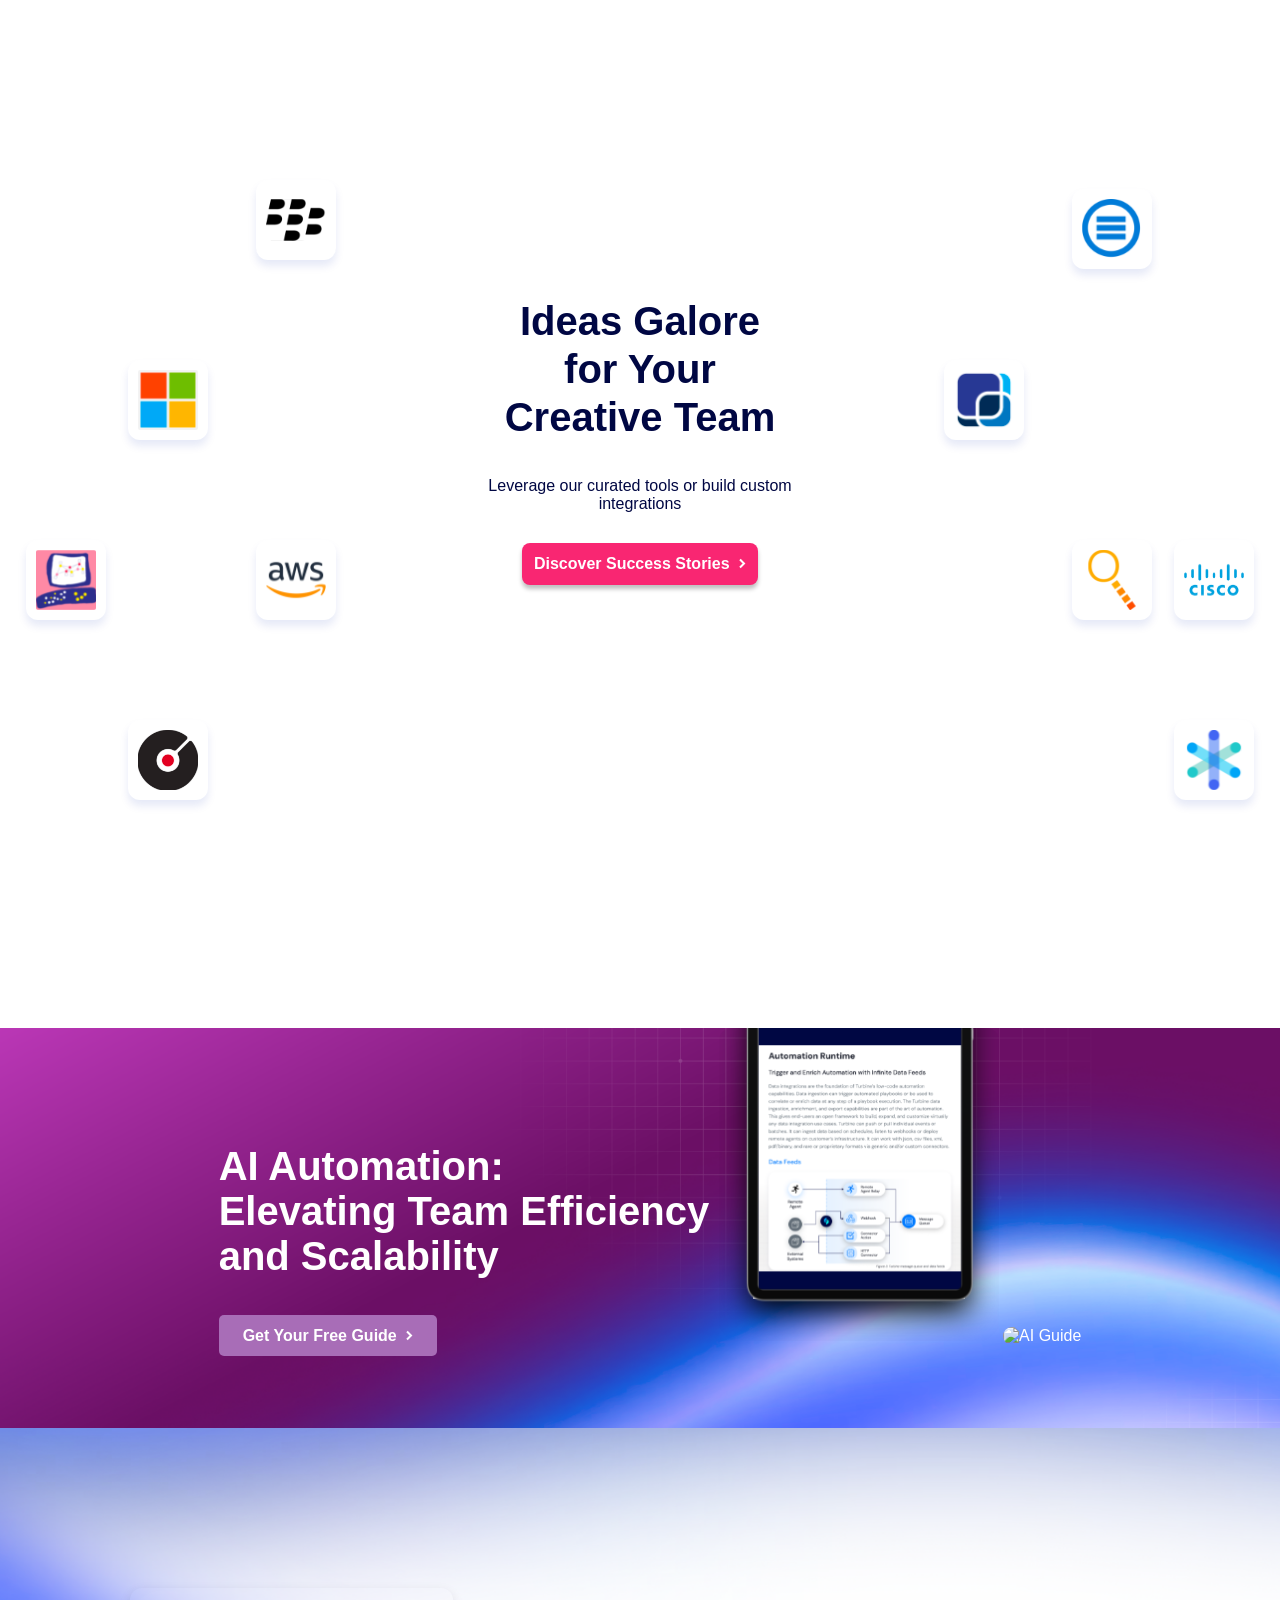
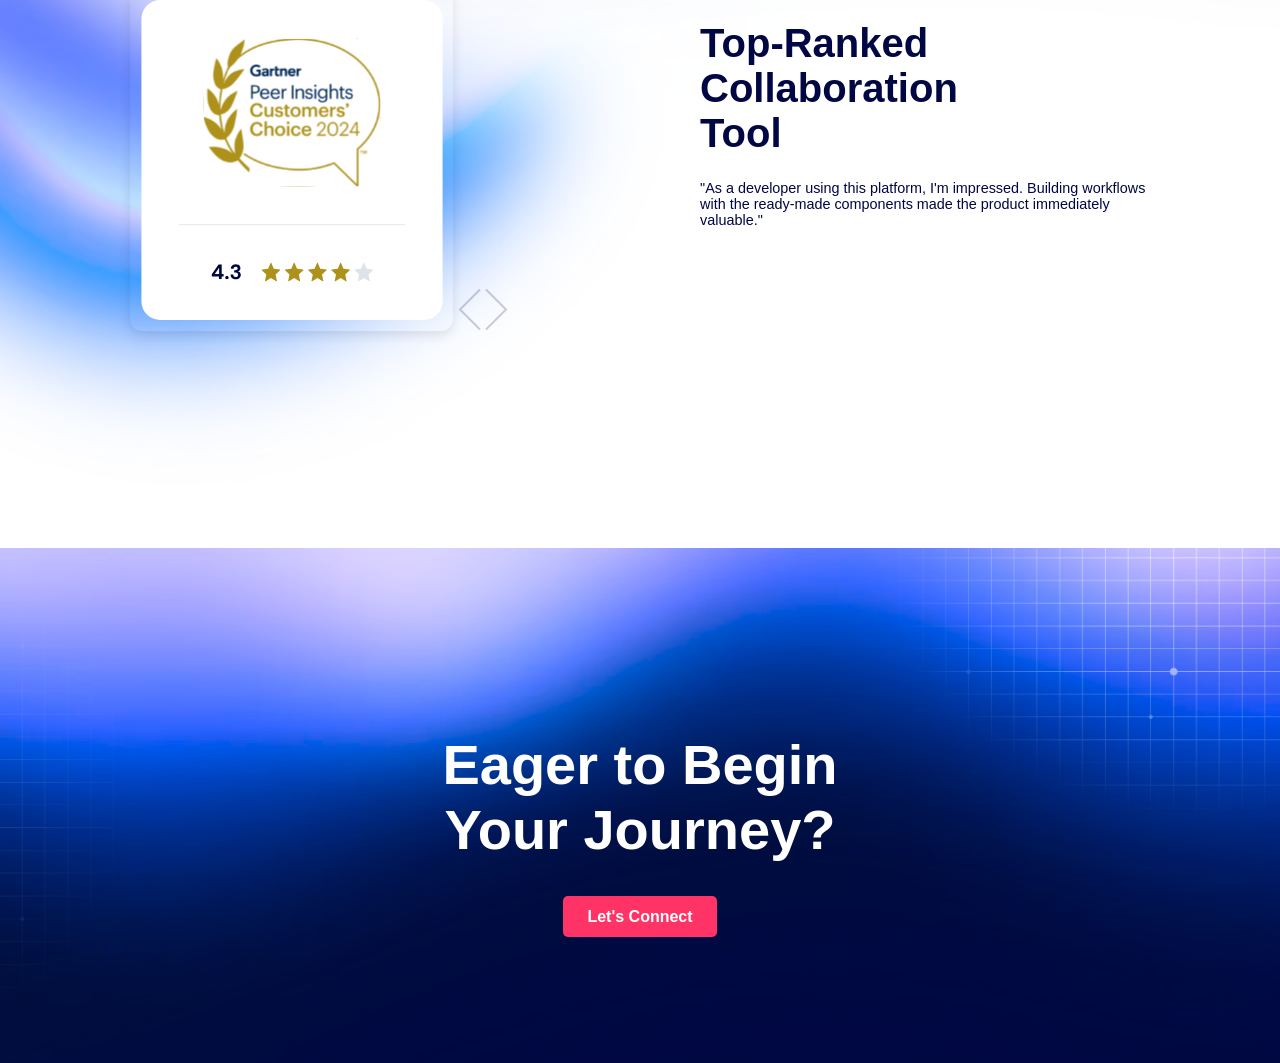
==== web.html @ f132e62c "Refactor SVG and CSS for improved layout and responsiveness - Updated rating.svg to a smaller size a" ====
<!DOCTYPE html>
<html lang="en">
  <head>
    <meta charset="UTF-8" />
    <meta name="viewport" content="width=device-width, initial-scale=1.0" />
    <title>Creative Team Ideas</title>
    <link rel="stylesheet" href="styles.css" />
  </head>
  <body>
    <section class="ideas-section">
      <div class="icons-grid">
        <img src="img/slack.svg" alt="slack logo" class="icon-svg" />
        <img src="img/microsoft.svg" alt="microsoft logo" class="icon-svg" />
        <img src="img/aws.svg" alt="aws logo" class="icon-svg" />
        <img
          src="img/check_point.svg"
          alt="check point logo"
          class="icon-svg"
        />
        <img src="img/disk.svg" alt="disk fm logo" class="icon-svg" />
        <img src="img/crunch.svg" alt="crunch logo" class="icon-svg" />
        <img src="img/dataminr.svg" alt="dataminr logo" class="icon-svg" />
        <img
          src="img/microsoft_Azur.svg"
          alt="microsoft Azure logo"
          class="icon-svg"
        />
        <img src="img/cisco.svg" alt="cisco logo" class="icon-svg" />
        <img src="img/cyber6.svg" alt="cybersix logo" class="icon-svg" />
      </div>

      <div class="text-center">
        <h1>Ideas Galore for Your Creative Team</h1>
        <p>Leverage our curated tools or build custom integrations</p>
        <a href="#" class="btn"
          >Discover Success Stories
          <img src="img/arrow.svg" alt="arrow" style="padding-left: 5px"
        /></a>
      </div>
    </section>

    <section class="automation-section">
      <div class="text-container">
        <h2>AI Automation: <br />Elevating Team Efficiency and Scalability</h2>
        <a href="#" class="btn light"
          >Get Your Free Guide
          <img src="img/arrow.svg" alt="arrow" style="padding-left: 5px"
        /></a>
      </div>
      <div class="image-container">
        <img src="img/auto_runtime.svg" alt="image of tablet" id="runtime" />
        <img src="img/ai_bluescreen.svg" alt="AI Guide" id="ai" />
      </div>
    </section>

    <section class="achievement-section">
      <div class="image-container">
        <img src="img/rating.svg" alt="achievement icon" id="rating_img" />
        <img src="img/left_arrow.svg" alt="left arrow" id="left_arrow" />
        <img src="img/right_arrow.svg" alt="right arrow" id="right_arrow"/>
      </div>
      <div class="text-container">
        <h2>Top-Ranked Collaboration Tool</h2>
        <p>
          "As a developer using this platform, I'm impressed. Building workflows
          with the ready-made components made the product immediately valuable."
        </p>
      </div>
    </section>

    <section class="journey-section">
      <div class="text-container">
        <h1>Eager to Begin Your Journey?</h1>
        <a href="#" class="btn light">Let's Connect</a>
      </div>
    </section>
  </body>
</html>
---- styles.css ----
body {
  font-family: "Segoe UI", Tahoma, Geneva, Verdana, sans-serif;
  margin: 0;
  color: #1a1a1a;
  height: 1000px;
}

section {
  padding: 4rem 2rem;
  text-align: center;
}

.ideas-section {
  min-height: 100vh;
}
.ideas-section .ideas-section {
  position: relative;
  text-align: center;
  padding: 100px 20px;
  background: linear-gradient(to bottom right, #fff, #f8f8ff);
  overflow: hidden;
}
.ideas-section .icons-wrapper {
  position: absolute;
  top: 50%;
  left: 50%;
  width: 100%;
  height: 100%;
  transform: translate(-50%, -50%);
  z-index: 1;
  pointer-events: none;
}
.ideas-section .icon-svg {
  position: absolute;
  width: 60px;
  height: 60px;
  background: #fff;
  border-radius: 12px;
  box-shadow: 0 6px 8px rgba(0, 42, 179, 0.1019607843);
  padding: 10px;
}
.ideas-section .icon-svg:nth-child(1) {
  top: 20%;
  left: 20%;
}
.ideas-section .icon-svg:nth-child(2) {
  top: 40%;
  left: 10%;
}
.ideas-section .icon-svg:nth-child(3) {
  top: 60%;
  left: 20%;
}
.ideas-section .icon-svg:nth-child(4) {
  top: 60%;
  left: 2%;
}
.ideas-section .icon-svg:nth-child(5) {
  top: 80%;
  left: 10%;
}
.ideas-section .icon-svg:nth-child(6) {
  top: 21%;
  right: 10%;
}
.ideas-section .icon-svg:nth-child(7) {
  top: 40%;
  right: 20%;
}
.ideas-section .icon-svg:nth-child(8) {
  top: 60%;
  right: 10%;
}
.ideas-section .icon-svg:nth-child(9) {
  top: 60%;
  right: 2%;
}
.ideas-section .icon-svg:nth-child(10) {
  top: 80%;
  right: 2%;
}
.ideas-section .text-center {
  display: flex;
  flex-direction: column;
  justify-content: center;
  align-items: center;
  height: 80vh;
  z-index: 2;
}
.ideas-section .text-center h1 {
  max-width: 300px;
  font-size: 2.5rem;
  font-weight: 700;
  color: #000743;
  margin-bottom: 20px;
  line-height: 1.2;
}
.ideas-section .text-center p {
  max-width: 350px;
  font-size: 1rem;
  color: #000743;
  margin-bottom: 30px;
}
.ideas-section .btn {
  background-color: #f92672;
  color: white;
  padding: 12px 12px;
  border-radius: 8px;
  font-weight: bold;
  box-shadow: 0 4px 4px rgba(0, 0, 0, 0.2509803922);
  text-decoration: none;
}

.automation-section {
  background: url("/img/UX@2x_idea.png") center/cover no-repeat, linear-gradient(135deg, #6f42c1, #000c3f);
  display: flex;
  flex-direction: column;
  align-items: center;
  justify-content: center;
  color: white;
  padding: 0rem 2rem;
  height: 400px;
}
.automation-section .text-container {
  max-width: 600px;
  text-align: left;
  margin-left: 20px;
}
.automation-section .text-container h2 {
  font-size: 2.5rem;
  display: flex;
  flex-direction: column;
  max-width: 500px;
  margin-bottom: 3rem;
}
.automation-section .text-container .btn.light {
  background-color: #a86db7;
  color: #ffffff;
  padding: 0.75rem 1.5rem;
  border-radius: 5px;
  text-decoration: none;
  font-weight: bold;
}
.automation-section .image-container {
  height: 400px;
  position: relative;
}
.automation-section .image-container img {
  max-width: 280px;
  border-radius: 12px;
}
.automation-section .image-container img #runtime {
  top: 0;
  left: 0;
  border-radius: 12px;
}
.automation-section .image-container img #ai {
  position: absolute;
  top: 0;
  bottom: 0;
  right: 0;
  border-radius: 12px;
}

@media (max-width: 768px) {
  .automation-section {
    flex-direction: column;
    text-align: center;
  }
  .automation-section .text-container {
    margin: 0 auto;
    padding: 1rem;
  }
  .automation-section .image-container {
    margin-top: 2rem;
  }
  .automation-section .image-container img {
    max-width: 100%;
  }
}
.achievement-section {
  background: url("/img/UX@2x_3rd.png") center/cover no-repeat, linear-gradient(135deg, #6f42c1, #000c3f);
  display: flex;
  flex-direction: row;
  gap: 12rem;
  justify-content: center;
  color: white;
  padding: 10rem 2rem;
  height: 400px;
}
.achievement-section .image-container #rating_img {
  max-width: 600px;
  width: 320px;
  height: 340px;
  padding: 0.1rem;
  border-radius: 12px;
  box-shadow: 0 4px 12px rgba(0, 0, 0, 0.1);
}
.achievement-section .text-container {
  text-align: left;
}
.achievement-section .text-container h2 {
  max-width: 350px;
  font-size: 2.5rem;
  height: 1.2;
  margin-bottom: 1.5rem;
  color: #000743;
}
.achievement-section .text-container p {
  max-width: 450px;
  font-size: 0.9rem;
  color: #000743;
}

.journey-section {
  background: url("/img/UX@2x_4th.png") center/cover no-repeat, linear-gradient(135deg, #6f42c1, #000c3f);
  display: flex;
  flex-direction: column;
  align-items: center;
  justify-content: center;
  color: white;
  padding: 0.01rem 1.5rem;
  height: 515px;
}
.journey-section .text-container {
  max-width: 1000px;
  text-align: center;
}
.journey-section .text-container h1 {
  max-width: 400px;
  font-size: 3.5rem;
}
.journey-section .text-container .btn.light {
  background-color: #ff3366;
  color: white;
  padding: 0.75rem 1.5rem;
  border-radius: 5px;
  text-decoration: none;
  font-weight: bold;
}

@media (min-width: 768px) {
  .automation-section {
    flex-direction: row;
    text-align: left;
  }
  .automation-section .automation-content {
    flex: 1;
    padding-right: 2rem;
  }
  .automation-section .automation-image {
    flex: 1;
    margin-top: 0;
  }
}/*# sourceMappingURL=styles.css.map */
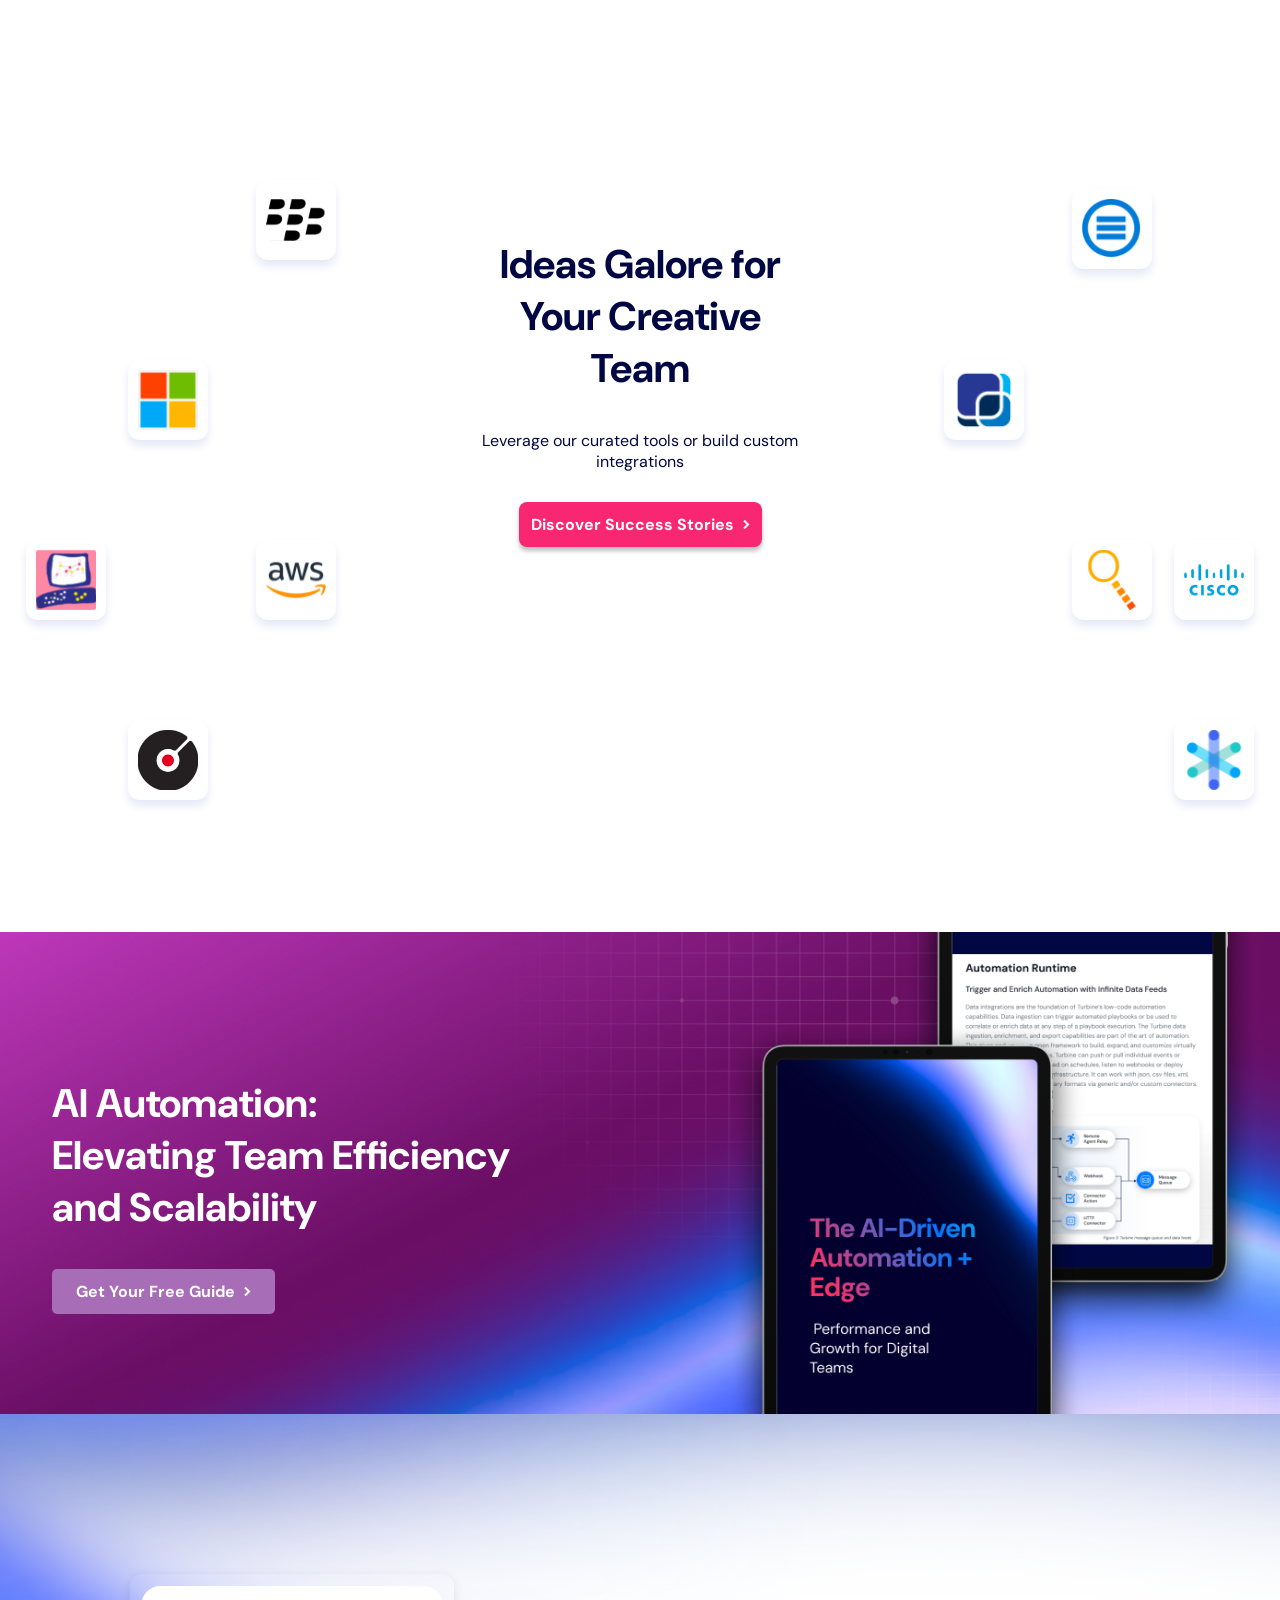
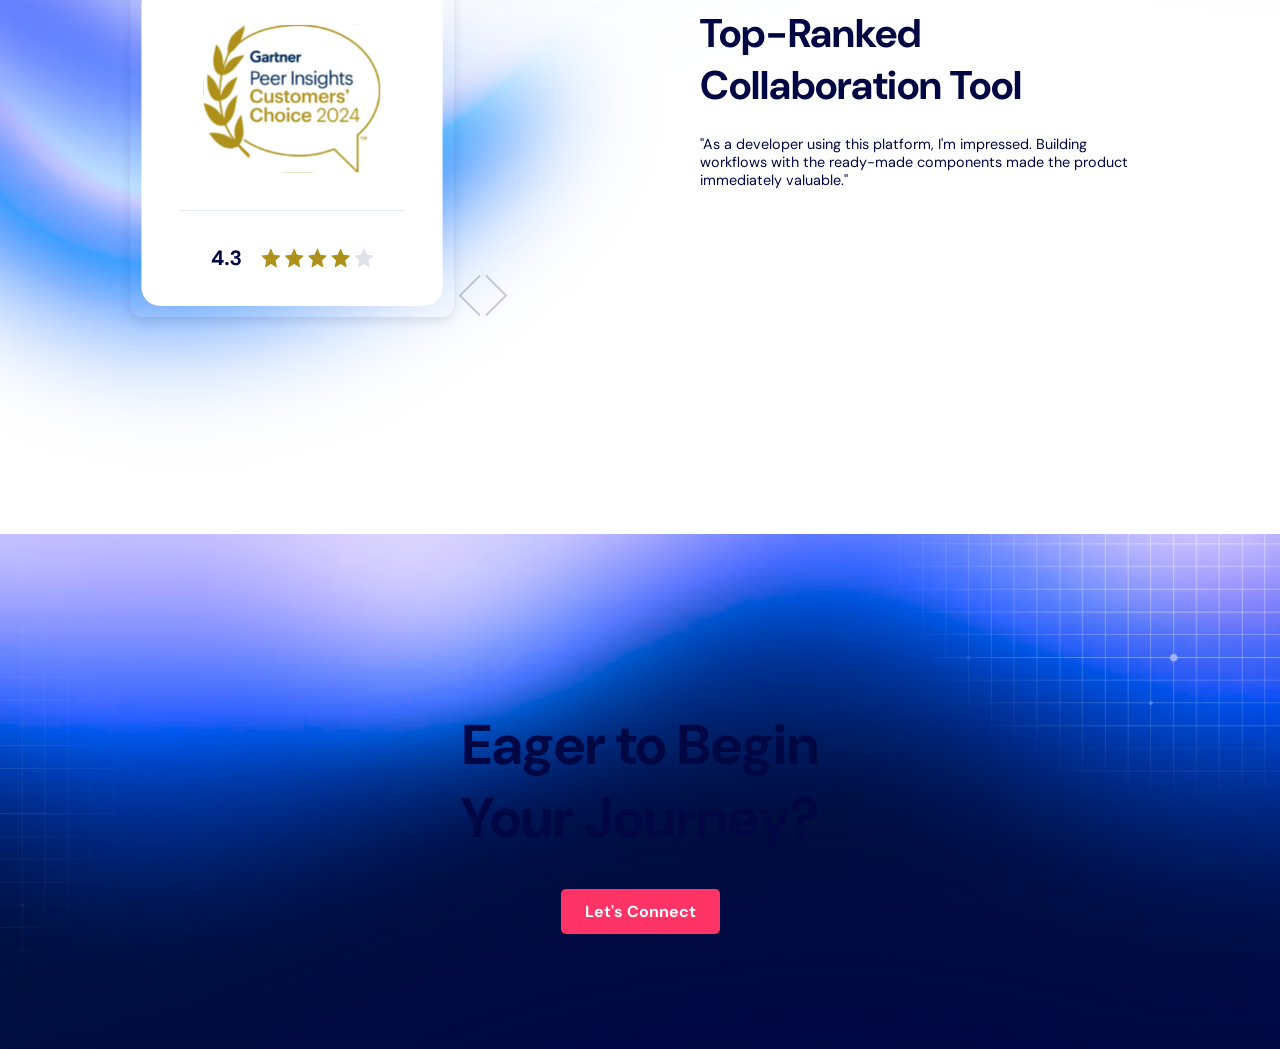
==== commit 01e366ec: "Implement structural updates and optimizations across multiple modules" ====
--- a/web.html
+++ b/web.html
@@ -47,17 +47,17 @@
           <img src="img/arrow.svg" alt="arrow" style="padding-left: 5px"
         /></a>
       </div>
-      <div class="image-container">
+      <!-- <div class="image-container">
         <img src="img/auto_runtime.svg" alt="image of tablet" id="runtime" />
         <img src="img/ai_bluescreen.svg" alt="AI Guide" id="ai" />
-      </div>
+      </div> -->
     </section>
 
     <section class="achievement-section">
       <div class="image-container">
         <img src="img/rating.svg" alt="achievement icon" id="rating_img" />
         <img src="img/left_arrow.svg" alt="left arrow" id="left_arrow" />
-        <img src="img/right_arrow.svg" alt="right arrow" id="right_arrow"/>
+        <img src="img/right_arrow.svg" alt="right arrow" id="right_arrow" />
       </div>
       <div class="text-container">
         <h2>Top-Ranked Collaboration Tool</h2>
--- a/styles.css
+++ b/styles.css
@@ -1,12 +1,18 @@
+@import url("https://fonts.googleapis.com/css2?family=DM+Sans:ital,opsz,wght@0,9..40,100..1000;1,9..40,100..1000&display=swap");
 body {
-  font-family: "Segoe UI", Tahoma, Geneva, Verdana, sans-serif;
+  font-family: "DM Sans", sans-serif;
   margin: 0;
   color: #1a1a1a;
-  height: 1000px;
+}
+
+h1 {
+  font-size: 2.5rem;
+  font-weight: 700;
+  color: #000743;
 }
 
 section {
-  padding: 4rem 2rem;
+  padding: 1rem 2rem;
   text-align: center;
 }
 
@@ -89,11 +95,7 @@
 }
 .ideas-section .text-center h1 {
   max-width: 300px;
-  font-size: 2.5rem;
-  font-weight: 700;
-  color: #000743;
   margin-bottom: 20px;
-  line-height: 1.2;
 }
 .ideas-section .text-center p {
   max-width: 350px;
@@ -103,7 +105,7 @@
 }
 .ideas-section .btn {
   background-color: #f92672;
-  color: white;
+  color: #ffffff;
   padding: 12px 12px;
   border-radius: 8px;
   font-weight: bold;
@@ -112,14 +114,13 @@
 }
 
 .automation-section {
-  background: url("/img/UX@2x_idea.png") center/cover no-repeat, linear-gradient(135deg, #6f42c1, #000c3f);
+  background: url("/img/free_guide.png") center/cover no-repeat, linear-gradient(135deg, #6f42c1, #000c3f);
   display: flex;
   flex-direction: column;
   align-items: center;
-  justify-content: center;
-  color: white;
-  padding: 0rem 2rem;
-  height: 400px;
+  color: #ffffff;
+  padding: 1rem 2rem;
+  height: 450px;
 }
 .automation-section .text-container {
   max-width: 600px;
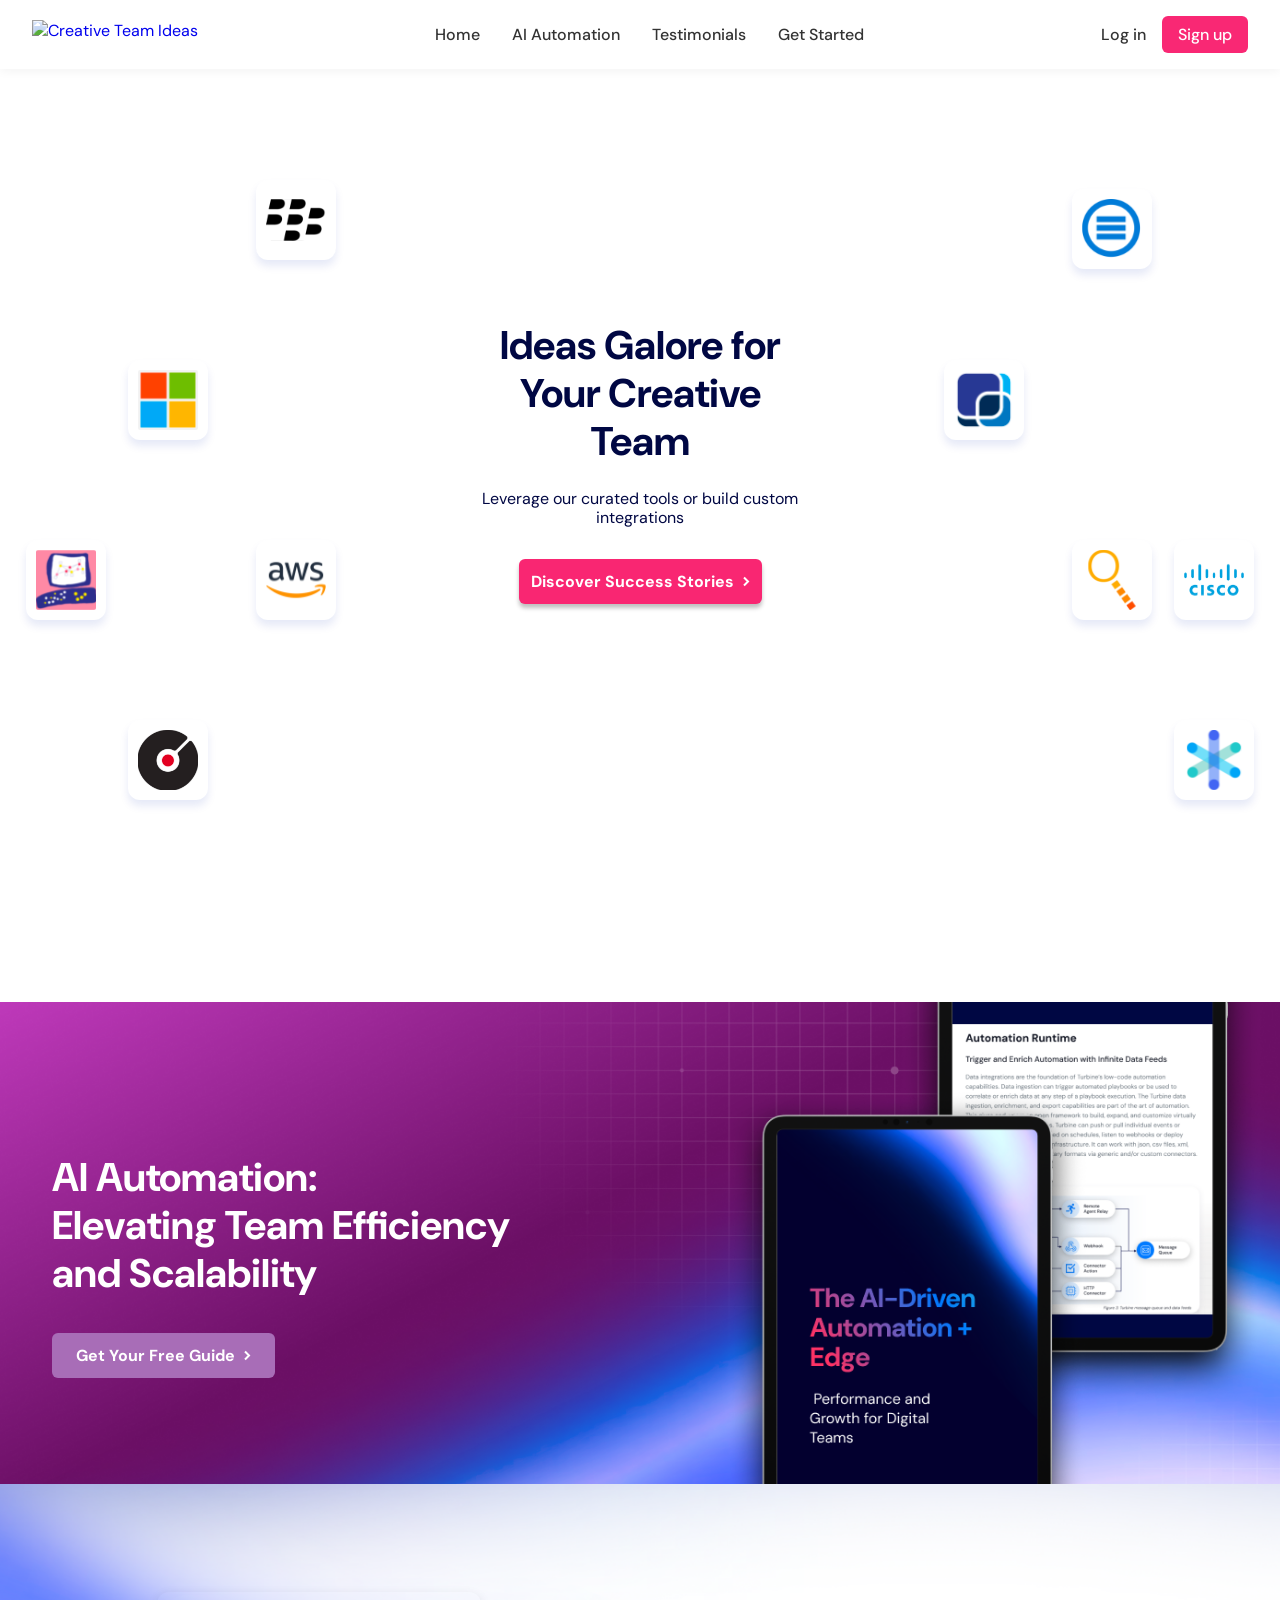
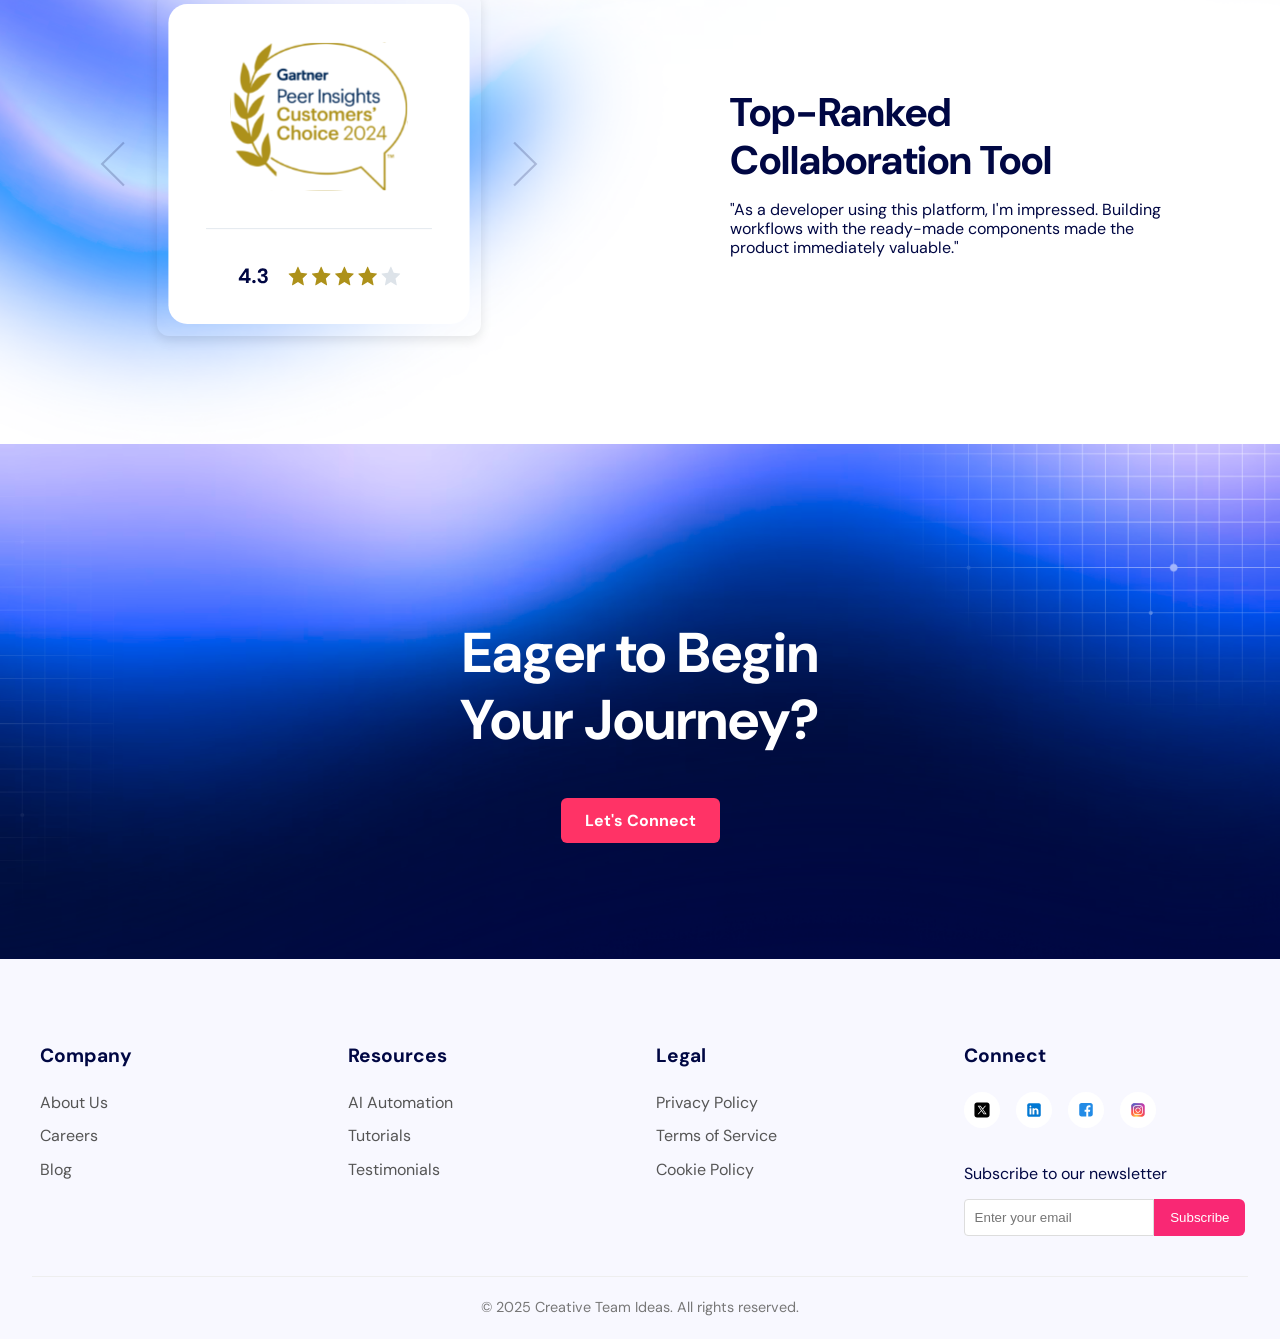
==== commit 7b1dc3bf: "feat: Enhance website layout with responsive navbar and footer - Added a fixed navigation bar with l" ====
--- a/web.html
+++ b/web.html
@@ -2,12 +2,31 @@
 <html lang="en">
   <head>
     <meta charset="UTF-8" />
-    <meta name="viewport" content="width=device-width, initial-scale=1.0" />
+    <meta name="viewport" content="width=device-width, initial-scale=1.0, user-scalable=no" />
     <title>Creative Team Ideas</title>
     <link rel="stylesheet" href="styles.css" />
   </head>
   <body>
-    <section class="ideas-section">
+    <!-- Navigation Bar -->
+    <nav class="navbar">
+      <div class="logo">
+        <a href="#">
+          <img src="img/logo.svg" alt="Creative Team Ideas" />
+        </a>
+      </div>
+      <div class="nav-links">
+        <a href="#success" class="nav-item">Home</a>
+        <a href="#automation" class="nav-item">AI Automation</a>
+        <a href="#achievement" class="nav-item">Testimonials</a>
+        <a href="#journey" class="nav-item">Get Started</a>
+      </div>
+      <div class="auth-buttons">
+        <a href="#" class="login-btn">Log in</a>
+        <a href="#" class="signup-btn">Sign up</a>
+      </div>
+    </nav>
+
+    <section id="success" class="sucess-section">
       <div class="icons-grid">
         <img src="img/slack.svg" alt="slack logo" class="icon-svg" />
         <img src="img/microsoft.svg" alt="microsoft logo" class="icon-svg" />
@@ -29,7 +48,7 @@
         <img src="img/cyber6.svg" alt="cybersix logo" class="icon-svg" />
       </div>
 
-      <div class="text-center">
+      <div class="text-container">
         <h1>Ideas Galore for Your Creative Team</h1>
         <p>Leverage our curated tools or build custom integrations</p>
         <a href="#" class="btn"
@@ -39,28 +58,24 @@
       </div>
     </section>
 
-    <section class="automation-section">
+    <section id="automation" class="automation-section">
       <div class="text-container">
-        <h2>AI Automation: <br />Elevating Team Efficiency and Scalability</h2>
+        <h1>AI Automation: <br />Elevating Team Efficiency and Scalability</h1>
         <a href="#" class="btn light"
           >Get Your Free Guide
           <img src="img/arrow.svg" alt="arrow" style="padding-left: 5px"
         /></a>
       </div>
-      <!-- <div class="image-container">
-        <img src="img/auto_runtime.svg" alt="image of tablet" id="runtime" />
-        <img src="img/ai_bluescreen.svg" alt="AI Guide" id="ai" />
-      </div> -->
     </section>
 
-    <section class="achievement-section">
+    <section id="achievement" class="achievement-section">
       <div class="image-container">
+        <img src="img/left_arrow.svg" alt="left arrow" id="left_arrow" />
         <img src="img/rating.svg" alt="achievement icon" id="rating_img" />
-        <img src="img/left_arrow.svg" alt="left arrow" id="left_arrow" />
         <img src="img/right_arrow.svg" alt="right arrow" id="right_arrow" />
       </div>
       <div class="text-container">
-        <h2>Top-Ranked Collaboration Tool</h2>
+        <h1>Top-Ranked Collaboration Tool</h1>
         <p>
           "As a developer using this platform, I'm impressed. Building workflows
           with the ready-made components made the product immediately valuable."
@@ -68,11 +83,117 @@
       </div>
     </section>
 
-    <section class="journey-section">
+    <section id="journey" class="journey-section">
       <div class="text-container">
         <h1>Eager to Begin Your Journey?</h1>
         <a href="#" class="btn light">Let's Connect</a>
       </div>
     </section>
+
+    <!-- Footer -->
+    <footer class="footer">
+      <div class="footer-content">
+        <div class="footer-column">
+          <h3>Company</h3>
+          <a href="#">About Us</a>
+          <a href="#">Careers</a>
+          <a href="#">Blog</a>
+        </div>
+        <div class="footer-column">
+          <h3>Resources</h3>
+          <a href="#automation">AI Automation</a>
+          <a href="#">Tutorials</a>
+          <a href="#achievement">Testimonials</a>
+        </div>
+        <div class="footer-column">
+          <h3>Legal</h3>
+          <a href="#">Privacy Policy</a>
+          <a href="#">Terms of Service</a>
+          <a href="#">Cookie Policy</a>
+        </div>
+        <div class="footer-column">
+          <h3>Connect</h3>
+          <div class="social-icons">
+            <a href="#"><img src="img/icons8-twitter.svg" alt="Twitter" /></a>
+            <a href="#"><img src="img/icons8-linkedin.svg" alt="LinkedIn" /></a>
+            <a href="#"><img src="img/icons8-facebook.svg" alt="Facebook" /></a>
+            <a href="#"><img src="img/icons8-instagram.svg" alt="Instagram" /></a>
+          </div>
+          <p>Subscribe to our newsletter</p>
+          <div class="newsletter">
+            <input type="email" placeholder="Enter your email" />
+            <button>Subscribe</button>
+          </div>
+        </div>
+      </div>
+      <div class="footer-bottom">
+        <p>© 2025 Creative Team Ideas. All rights reserved.</p>
+      </div>
+    </footer>
+
+    <!-- Smooth scroll behavior script -->
+    <script>
+      // Enhanced smooth scroll with mobile optimization
+      document.querySelectorAll('a[href^="#"]').forEach(anchor => {
+        anchor.addEventListener('click', function(e) {
+          e.preventDefault();
+          
+          const targetId = this.getAttribute('href');
+          const targetElement = document.querySelector(targetId);
+          
+          if (targetElement) {
+            const navbarHeight = document.querySelector('.navbar').offsetHeight;
+            const targetPosition = targetElement.getBoundingClientRect().top + window.pageYOffset - navbarHeight;
+            
+            window.scrollTo({
+              top: targetPosition,
+              behavior: 'smooth'
+            });
+          }
+        });
+      });
+
+      // Mobile menu toggle (if you want to add hamburger menu)
+      function addMobileMenu() {
+        const navbar = document.querySelector('.navbar');
+        const navLinks = document.querySelector('.nav-links');
+        
+        // Create hamburger button
+        const hamburger = document.createElement('button');
+        hamburger.className = 'hamburger';
+        hamburger.innerHTML = '☰';
+        hamburger.style.display = 'none';
+        hamburger.style.background = 'none';
+        hamburger.style.border = 'none';
+        hamburger.style.fontSize = '1.5rem';
+        hamburger.style.cursor = 'pointer';
+        
+        // Insert hamburger button
+        navbar.insertBefore(hamburger, navLinks);
+        
+        // Toggle functionality
+        hamburger.addEventListener('click', () => {
+          navLinks.classList.toggle('mobile-open');
+        });
+        
+        // Show/hide hamburger based on screen size
+        function toggleHamburger() {
+          if (window.innerWidth <= 768) {
+            hamburger.style.display = 'block';
+            navLinks.style.display = navLinks.classList.contains('mobile-open') ? 'flex' : 'none';
+          } else {
+            hamburger.style.display = 'none';
+            navLinks.style.display = 'flex';
+            navLinks.classList.remove('mobile-open');
+          }
+        }
+        
+        window.addEventListener('resize', toggleHamburger);
+        toggleHamburger(); // Initial call
+      }
+      
+      // Uncomment the line below if you want the hamburger menu
+      // addMobileMenu();
+    </script>
   </body>
 </html>
--- a/styles.css
+++ b/styles.css
@@ -3,30 +3,116 @@
   font-family: "DM Sans", sans-serif;
   margin: 0;
   color: #1a1a1a;
+  padding-top: 70px;
 }
 
 h1 {
   font-size: 2.5rem;
   font-weight: 700;
+  line-height: 1.2;
+}
+
+p {
   color: #000743;
+  line-height: 1.2;
+  font-size: 1rem;
 }
 
 section {
   padding: 1rem 2rem;
   text-align: center;
-}
-
-.ideas-section {
+  scroll-margin-top: 70px;
+}
+
+.navbar {
+  display: flex;
+  justify-content: space-between;
+  align-items: center;
+  padding: 1rem 2rem;
+  background-color: rgba(255, 255, 255, 0.95);
+  box-shadow: 0 2px 10px rgba(0, 0, 0, 0.05);
+  position: fixed;
+  top: 0;
+  left: 0;
+  right: 0;
+  z-index: 1000;
+  -webkit-backdrop-filter: blur(0px);
+          backdrop-filter: blur(0px);
+}
+.navbar .logo a {
+  display: flex;
+  align-items: center;
+  text-decoration: none;
+}
+.navbar .logo a img {
+  height: 30px;
+}
+.navbar .nav-links {
+  display: flex;
+  gap: 2rem;
+}
+.navbar .nav-links .nav-item {
+  color: #333;
+  text-decoration: none;
+  font-weight: 500;
+  padding: 0.5rem 0;
+  position: relative;
+  transition: color 0.3s ease;
+}
+.navbar .nav-links .nav-item::after {
+  content: "";
+  position: absolute;
+  bottom: 0;
+  left: 0;
+  width: 0;
+  height: 2px;
+  background-color: #f92874;
+  transition: width 0.3s ease;
+}
+.navbar .nav-links .nav-item:hover, .navbar .nav-links .nav-item.active {
+  color: #f92874;
+}
+.navbar .nav-links .nav-item:hover::after, .navbar .nav-links .nav-item.active::after {
+  width: 100%;
+}
+.navbar .auth-buttons {
+  display: flex;
+  align-items: center;
+  gap: 1rem;
+}
+.navbar .auth-buttons .login-btn {
+  color: #333;
+  text-decoration: none;
+  font-weight: 500;
+  transition: color 0.3s ease;
+}
+.navbar .auth-buttons .login-btn:hover {
+  color: #f92874;
+}
+.navbar .auth-buttons .signup-btn {
+  background-color: #f92874;
+  color: #ffffff;
+  text-decoration: none;
+  padding: 0.5rem 1rem;
+  border-radius: 6px;
+  font-weight: 500;
+  transition: background-color 0.3s ease;
+}
+.navbar .auth-buttons .signup-btn:hover {
+  background-color: #e80658;
+}
+
+.sucess-section {
   min-height: 100vh;
 }
-.ideas-section .ideas-section {
+.sucess-section .sucess-section {
   position: relative;
   text-align: center;
   padding: 100px 20px;
   background: linear-gradient(to bottom right, #fff, #f8f8ff);
   overflow: hidden;
 }
-.ideas-section .icons-wrapper {
+.sucess-section .icons-wrapper {
   position: absolute;
   top: 50%;
   left: 50%;
@@ -36,56 +122,56 @@
   z-index: 1;
   pointer-events: none;
 }
-.ideas-section .icon-svg {
+.sucess-section .icon-svg {
   position: absolute;
   width: 60px;
   height: 60px;
-  background: #fff;
+  background: #ffffff;
   border-radius: 12px;
   box-shadow: 0 6px 8px rgba(0, 42, 179, 0.1019607843);
   padding: 10px;
 }
-.ideas-section .icon-svg:nth-child(1) {
+.sucess-section .icon-svg:nth-child(1) {
   top: 20%;
   left: 20%;
 }
-.ideas-section .icon-svg:nth-child(2) {
+.sucess-section .icon-svg:nth-child(2) {
   top: 40%;
   left: 10%;
 }
-.ideas-section .icon-svg:nth-child(3) {
+.sucess-section .icon-svg:nth-child(3) {
   top: 60%;
   left: 20%;
 }
-.ideas-section .icon-svg:nth-child(4) {
+.sucess-section .icon-svg:nth-child(4) {
   top: 60%;
   left: 2%;
 }
-.ideas-section .icon-svg:nth-child(5) {
+.sucess-section .icon-svg:nth-child(5) {
   top: 80%;
   left: 10%;
 }
-.ideas-section .icon-svg:nth-child(6) {
+.sucess-section .icon-svg:nth-child(6) {
   top: 21%;
   right: 10%;
 }
-.ideas-section .icon-svg:nth-child(7) {
+.sucess-section .icon-svg:nth-child(7) {
   top: 40%;
   right: 20%;
 }
-.ideas-section .icon-svg:nth-child(8) {
+.sucess-section .icon-svg:nth-child(8) {
   top: 60%;
   right: 10%;
 }
-.ideas-section .icon-svg:nth-child(9) {
+.sucess-section .icon-svg:nth-child(9) {
   top: 60%;
   right: 2%;
 }
-.ideas-section .icon-svg:nth-child(10) {
+.sucess-section .icon-svg:nth-child(10) {
   top: 80%;
   right: 2%;
 }
-.ideas-section .text-center {
+.sucess-section .text-container {
   display: flex;
   flex-direction: column;
   justify-content: center;
@@ -93,28 +179,28 @@
   height: 80vh;
   z-index: 2;
 }
-.ideas-section .text-center h1 {
+.sucess-section .text-container h1 {
   max-width: 300px;
-  margin-bottom: 20px;
-}
-.ideas-section .text-center p {
+  margin-bottom: 0.5rem;
+  color: #000743;
+}
+.sucess-section .text-container p {
   max-width: 350px;
-  font-size: 1rem;
-  color: #000743;
-  margin-bottom: 30px;
-}
-.ideas-section .btn {
+  margin-bottom: 1rem;
+}
+.sucess-section .btn {
+  margin-top: 1rem;
   background-color: #f92672;
   color: #ffffff;
   padding: 12px 12px;
-  border-radius: 8px;
+  border-radius: 6px;
   font-weight: bold;
   box-shadow: 0 4px 4px rgba(0, 0, 0, 0.2509803922);
   text-decoration: none;
 }
 
 .automation-section {
-  background: url("/img/free_guide.png") center/cover no-repeat, linear-gradient(135deg, #6f42c1, #000c3f);
+  background: url("/img/free_guide.png") center/cover no-repeat;
   display: flex;
   flex-direction: column;
   align-items: center;
@@ -127,18 +213,16 @@
   text-align: left;
   margin-left: 20px;
 }
-.automation-section .text-container h2 {
-  font-size: 2.5rem;
-  display: flex;
-  flex-direction: column;
+.automation-section .text-container h1 {
   max-width: 500px;
   margin-bottom: 3rem;
+  color: #ffffff;
 }
 .automation-section .text-container .btn.light {
   background-color: #a86db7;
   color: #ffffff;
   padding: 0.75rem 1.5rem;
-  border-radius: 5px;
+  border-radius: 6px;
   text-decoration: none;
   font-weight: bold;
 }
@@ -178,16 +262,45 @@
   .automation-section .image-container img {
     max-width: 100%;
   }
+  .navbar {
+    padding: 0.8rem 1rem;
+  }
+  .navbar .nav-links {
+    display: none;
+    flex-direction: column;
+  }
+  .navbar .auth-buttons .login-btn {
+    display: none;
+  }
+  .footer .footer-column {
+    flex: 100%;
+    text-align: center;
+  }
+  .footer .footer-column .social-icons {
+    justify-content: center;
+  }
+  .footer .footer-column .newsletter {
+    max-width: 300px;
+    margin: 0 auto;
+  }
+  body {
+    padding-top: 60px;
+  }
 }
 .achievement-section {
-  background: url("/img/UX@2x_3rd.png") center/cover no-repeat, linear-gradient(135deg, #6f42c1, #000c3f);
+  background: url("/img/UX@2x_3rd.png") center/cover no-repeat;
   display: flex;
   flex-direction: row;
   gap: 12rem;
   justify-content: center;
-  color: white;
-  padding: 10rem 2rem;
+  color: #ffffff;
+  padding: 5rem 2rem;
   height: 400px;
+}
+.achievement-section .image-container {
+  gap: 2rem;
+  display: flex;
+  align-items: center;
 }
 .achievement-section .image-container #rating_img {
   max-width: 600px;
@@ -197,29 +310,38 @@
   border-radius: 12px;
   box-shadow: 0 4px 12px rgba(0, 0, 0, 0.1);
 }
+.achievement-section .image-container #left_arrow,
+.achievement-section .image-container #right_arrow {
+  width: 25px;
+  cursor: pointer;
+}
+.achievement-section .image-container #left_arrow:hover,
+.achievement-section .image-container #right_arrow:hover {
+  transform: scale(1.1);
+  transition: transform 0.2s ease;
+}
 .achievement-section .text-container {
   text-align: left;
-}
-.achievement-section .text-container h2 {
+  display: flex;
+  flex-direction: column;
+  justify-content: center;
+}
+.achievement-section .text-container h1 {
   max-width: 350px;
-  font-size: 2.5rem;
-  height: 1.2;
-  margin-bottom: 1.5rem;
   color: #000743;
+  margin-bottom: 0;
 }
 .achievement-section .text-container p {
   max-width: 450px;
-  font-size: 0.9rem;
-  color: #000743;
 }
 
 .journey-section {
-  background: url("/img/UX@2x_4th.png") center/cover no-repeat, linear-gradient(135deg, #6f42c1, #000c3f);
+  background: url("/img/UX@2x_4th.png") center/cover no-repeat;
   display: flex;
   flex-direction: column;
   align-items: center;
   justify-content: center;
-  color: white;
+  color: #ffffff;
   padding: 0.01rem 1.5rem;
   height: 515px;
 }
@@ -228,14 +350,16 @@
   text-align: center;
 }
 .journey-section .text-container h1 {
+  color: #ffffff;
   max-width: 400px;
   font-size: 3.5rem;
+  margin-bottom: 3.5rem;
 }
 .journey-section .text-container .btn.light {
   background-color: #ff3366;
-  color: white;
+  color: #ffffff;
   padding: 0.75rem 1.5rem;
-  border-radius: 5px;
+  border-radius: 6px;
   text-decoration: none;
   font-weight: bold;
 }
@@ -253,4 +377,94 @@
     flex: 1;
     margin-top: 0;
   }
+}
+.footer {
+  background-color: #f8f8ff;
+  color: #333;
+  padding: 4rem 2rem 0.5rem;
+}
+.footer .footer-content {
+  display: flex;
+  flex-wrap: wrap;
+  justify-content: space-between;
+  max-width: 1200px;
+  margin: 0 auto;
+  gap: 2rem;
+}
+.footer .footer-column {
+  flex: 1;
+  min-width: 200px;
+}
+.footer .footer-column h3 {
+  font-size: 1.2rem;
+  margin-bottom: 1.5rem;
+  color: #000743;
+}
+.footer .footer-column a {
+  display: block;
+  color: #555;
+  text-decoration: none;
+  margin-bottom: 0.8rem;
+  transition: color 0.3s ease;
+}
+.footer .footer-column a:hover {
+  color: #f92874;
+}
+.footer .footer-column .social-icons {
+  display: flex;
+  gap: 1rem;
+  margin-bottom: 1.5rem;
+}
+.footer .footer-column .social-icons a {
+  display: flex;
+  align-items: center;
+  justify-content: center;
+  width: 36px;
+  height: 36px;
+  background-color: #ffffff;
+  border-radius: 50%;
+  transition: background-color 0.3s ease;
+}
+.footer .footer-column .social-icons a img {
+  width: 18px;
+  height: 18px;
+}
+.footer .footer-column .social-icons a:hover {
+  background-color: #e0e0e0;
+}
+.footer .footer-column .newsletter {
+  display: flex;
+  margin-top: 0.5rem;
+  margin-bottom: 2.5rem;
+}
+.footer .footer-column .newsletter input {
+  flex: 1;
+  padding: 0.6rem;
+  border: 1px solid #ddd;
+  border-radius: 4px 0 0 4px;
+  outline: none;
+}
+.footer .footer-column .newsletter input:focus {
+  border-color: #f92874;
+}
+.footer .footer-column .newsletter button {
+  padding: 0.6rem 1rem;
+  background-color: #f92874;
+  color: #ffffff;
+  border: none;
+  border-radius: 0 6px 6px 0;
+  cursor: pointer;
+  transition: background-color 0.3s ease;
+}
+.footer .footer-column .newsletter button:hover {
+  background-color: #e80658;
+}
+.footer .footer-bottom {
+  text-align: center;
+  padding-top: 0.5rem;
+  border-top: 1px solid #eee;
+}
+.footer .footer-bottom p {
+  color: #777777;
+  font-size: 0.9rem;
 }/*# sourceMappingURL=styles.css.map */
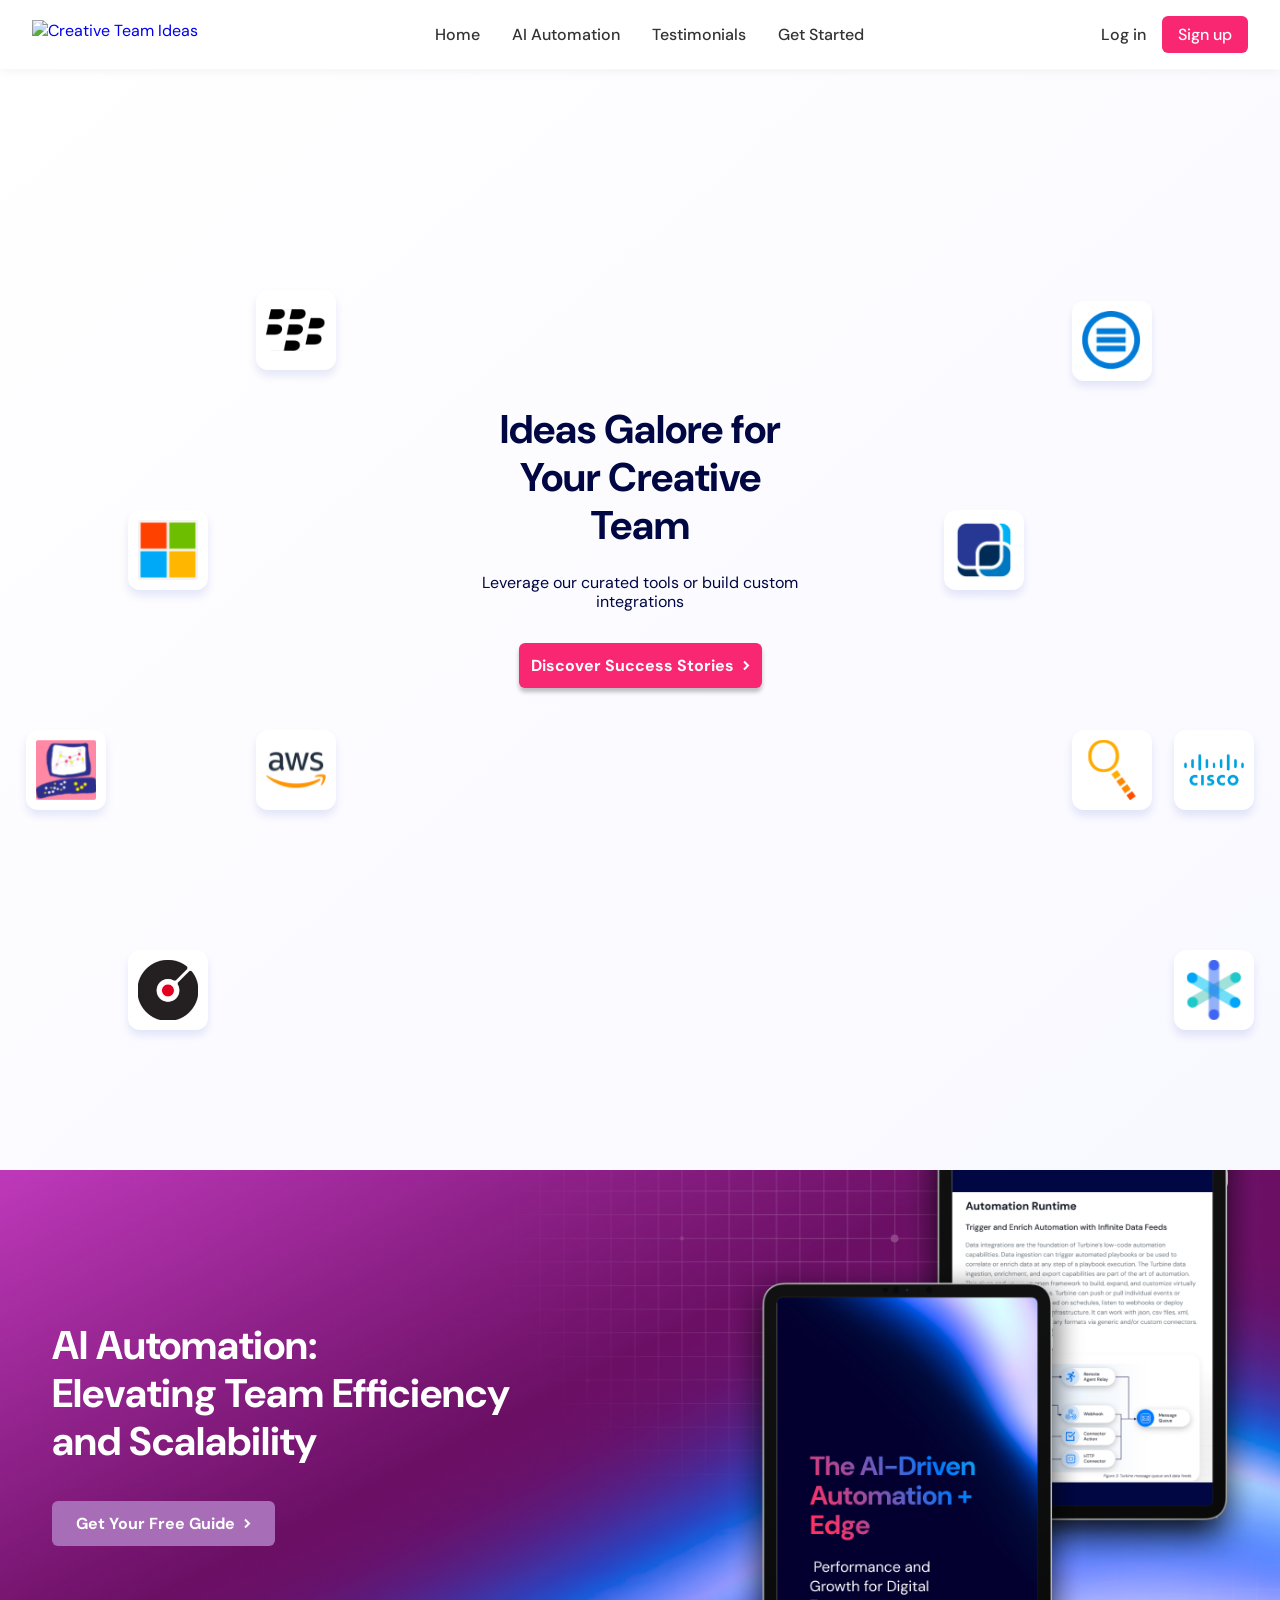
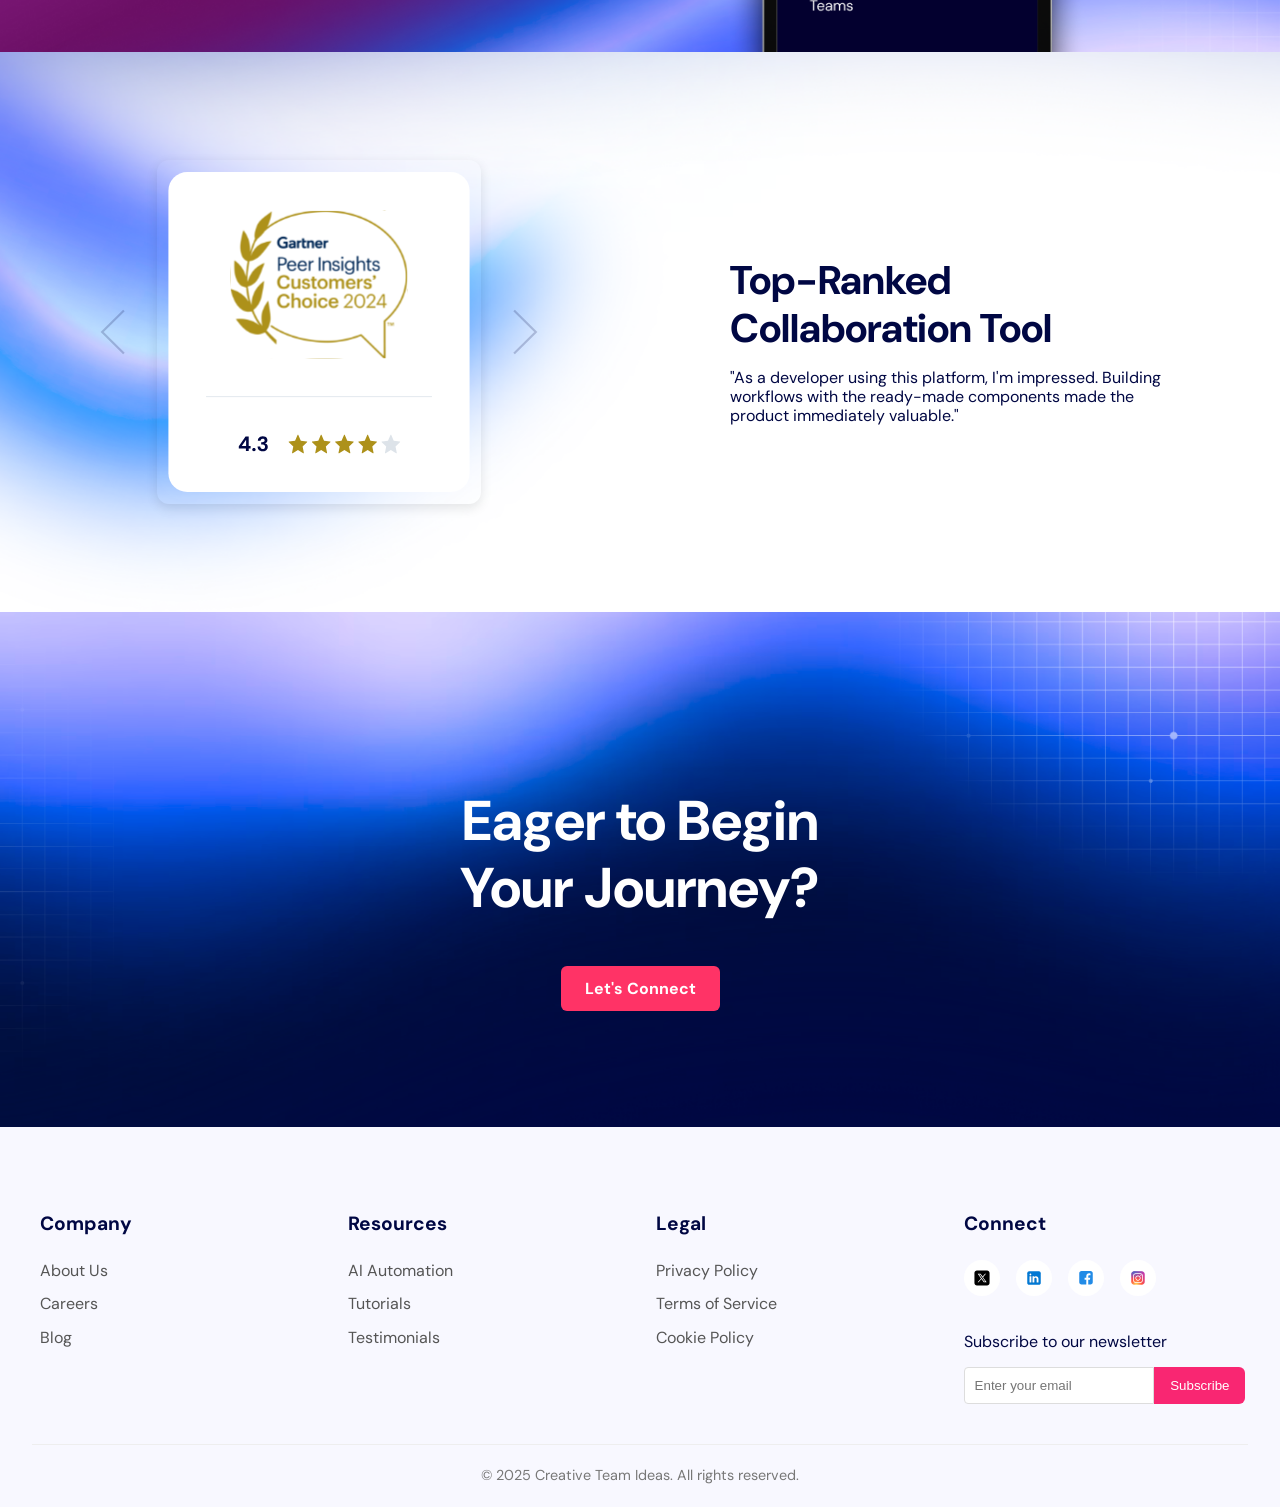
==== commit 7c6554d7: "fix: Update color scheme and enhance responsive design for success section" ====
--- a/web.html
+++ b/web.html
@@ -192,8 +192,7 @@
         toggleHamburger(); // Initial call
       }
       
-      // Uncomment the line below if you want the hamburger menu
-      // addMobileMenu();
+      addMobileMenu();
     </script>
   </body>
 </html>
--- a/styles.css
+++ b/styles.css
@@ -66,11 +66,11 @@
   left: 0;
   width: 0;
   height: 2px;
-  background-color: #f92874;
+  background-color: #f92672;
   transition: width 0.3s ease;
 }
 .navbar .nav-links .nav-item:hover, .navbar .nav-links .nav-item.active {
-  color: #f92874;
+  color: #f92672;
 }
 .navbar .nav-links .nav-item:hover::after, .navbar .nav-links .nav-item.active::after {
   width: 100%;
@@ -87,10 +87,10 @@
   transition: color 0.3s ease;
 }
 .navbar .auth-buttons .login-btn:hover {
-  color: #f92874;
+  color: #f92672;
 }
 .navbar .auth-buttons .signup-btn {
-  background-color: #f92874;
+  background-color: #f92672;
   color: #ffffff;
   text-decoration: none;
   padding: 0.5rem 1rem;
@@ -99,18 +99,28 @@
   transition: background-color 0.3s ease;
 }
 .navbar .auth-buttons .signup-btn:hover {
-  background-color: #e80658;
+  background-color: #e60657;
 }
 
 .sucess-section {
   min-height: 100vh;
-}
-.sucess-section .sucess-section {
   position: relative;
+  background: linear-gradient(to bottom right, #fff, #f8f8ff);
+  overflow: hidden;
   text-align: center;
   padding: 100px 20px;
-  background: linear-gradient(to bottom right, #fff, #f8f8ff);
-  overflow: hidden;
+}
+@media (max-width: 768px) {
+  .sucess-section {
+    min-height: 80vh;
+    padding: 80px 15px;
+  }
+}
+@media (max-width: 480px) {
+  .sucess-section {
+    min-height: 70vh;
+    padding: 60px 10px;
+  }
 }
 .sucess-section .icons-wrapper {
   position: absolute;
@@ -130,63 +140,239 @@
   border-radius: 12px;
   box-shadow: 0 6px 8px rgba(0, 42, 179, 0.1019607843);
   padding: 10px;
+  opacity: 1;
+  transition: opacity 0.3s ease, width 0.3s ease, height 0.3s ease;
+}
+@media (max-width: 768px) {
+  .sucess-section .icon-svg {
+    opacity: 0.6;
+    width: 50px;
+    height: 50px;
+    padding: 8px;
+  }
+}
+@media (max-width: 480px) {
+  .sucess-section .icon-svg {
+    opacity: 0.3;
+    width: 40px;
+    height: 40px;
+    padding: 6px;
+  }
 }
 .sucess-section .icon-svg:nth-child(1) {
   top: 20%;
   left: 20%;
 }
+@media (max-width: 768px) {
+  .sucess-section .icon-svg:nth-child(1) {
+    top: 15%;
+    left: 15%;
+  }
+}
+@media (max-width: 480px) {
+  .sucess-section .icon-svg:nth-child(1) {
+    top: 10%;
+    left: 10%;
+  }
+}
 .sucess-section .icon-svg:nth-child(2) {
   top: 40%;
   left: 10%;
 }
+@media (max-width: 768px) {
+  .sucess-section .icon-svg:nth-child(2) {
+    top: 35%;
+    left: 8%;
+  }
+}
+@media (max-width: 480px) {
+  .sucess-section .icon-svg:nth-child(2) {
+    top: 30%;
+    left: 5%;
+  }
+}
 .sucess-section .icon-svg:nth-child(3) {
   top: 60%;
   left: 20%;
 }
+@media (max-width: 768px) {
+  .sucess-section .icon-svg:nth-child(3) {
+    top: 55%;
+    left: 15%;
+  }
+}
+@media (max-width: 480px) {
+  .sucess-section .icon-svg:nth-child(3) {
+    top: 50%;
+    left: 10%;
+  }
+}
 .sucess-section .icon-svg:nth-child(4) {
   top: 60%;
   left: 2%;
 }
+@media (max-width: 768px) {
+  .sucess-section .icon-svg:nth-child(4) {
+    top: 55%;
+    left: 1%;
+  }
+}
+@media (max-width: 480px) {
+  .sucess-section .icon-svg:nth-child(4) {
+    display: none;
+  }
+}
 .sucess-section .icon-svg:nth-child(5) {
   top: 80%;
   left: 10%;
 }
+@media (max-width: 768px) {
+  .sucess-section .icon-svg:nth-child(5) {
+    top: 75%;
+    left: 8%;
+  }
+}
+@media (max-width: 480px) {
+  .sucess-section .icon-svg:nth-child(5) {
+    top: 70%;
+    left: 5%;
+  }
+}
 .sucess-section .icon-svg:nth-child(6) {
   top: 21%;
   right: 10%;
 }
+@media (max-width: 768px) {
+  .sucess-section .icon-svg:nth-child(6) {
+    top: 15%;
+    right: 8%;
+  }
+}
+@media (max-width: 480px) {
+  .sucess-section .icon-svg:nth-child(6) {
+    top: 10%;
+    right: 5%;
+  }
+}
 .sucess-section .icon-svg:nth-child(7) {
   top: 40%;
   right: 20%;
 }
+@media (max-width: 768px) {
+  .sucess-section .icon-svg:nth-child(7) {
+    top: 35%;
+    right: 15%;
+  }
+}
+@media (max-width: 480px) {
+  .sucess-section .icon-svg:nth-child(7) {
+    top: 30%;
+    right: 10%;
+  }
+}
 .sucess-section .icon-svg:nth-child(8) {
   top: 60%;
   right: 10%;
 }
+@media (max-width: 768px) {
+  .sucess-section .icon-svg:nth-child(8) {
+    top: 55%;
+    right: 8%;
+  }
+}
+@media (max-width: 480px) {
+  .sucess-section .icon-svg:nth-child(8) {
+    top: 50%;
+    right: 5%;
+  }
+}
 .sucess-section .icon-svg:nth-child(9) {
   top: 60%;
   right: 2%;
 }
+@media (max-width: 768px) {
+  .sucess-section .icon-svg:nth-child(9) {
+    top: 55%;
+    right: 1%;
+  }
+}
+@media (max-width: 480px) {
+  .sucess-section .icon-svg:nth-child(9) {
+    display: none;
+  }
+}
 .sucess-section .icon-svg:nth-child(10) {
   top: 80%;
   right: 2%;
 }
+@media (max-width: 768px) {
+  .sucess-section .icon-svg:nth-child(10) {
+    top: 75%;
+    right: 1%;
+  }
+}
+@media (max-width: 480px) {
+  .sucess-section .icon-svg:nth-child(10) {
+    top: 70%;
+    right: 5%;
+  }
+}
 .sucess-section .text-container {
   display: flex;
   flex-direction: column;
   justify-content: center;
   align-items: center;
   height: 80vh;
-  z-index: 2;
+  z-index: 10;
+  position: relative;
+  padding: 0 20px;
+}
+@media (max-width: 768px) {
+  .sucess-section .text-container {
+    height: 60vh;
+    z-index: 15;
+    padding: 0 15px;
+  }
+}
+@media (max-width: 480px) {
+  .sucess-section .text-container {
+    height: 50vh;
+    z-index: 20;
+    padding: 0 10px;
+  }
 }
 .sucess-section .text-container h1 {
   max-width: 300px;
   margin-bottom: 0.5rem;
   color: #000743;
 }
+@media (max-width: 768px) {
+  .sucess-section .text-container h1 {
+    max-width: 280px;
+    font-size: 2rem;
+  }
+}
+@media (max-width: 480px) {
+  .sucess-section .text-container h1 {
+    max-width: 250px;
+    font-size: 1.5rem;
+  }
+}
 .sucess-section .text-container p {
   max-width: 350px;
   margin-bottom: 1rem;
+}
+@media (max-width: 768px) {
+  .sucess-section .text-container p {
+    max-width: 300px;
+    font-size: 0.95rem;
+  }
+}
+@media (max-width: 480px) {
+  .sucess-section .text-container p {
+    max-width: 250px;
+    font-size: 0.9rem;
+  }
 }
 .sucess-section .btn {
   margin-top: 1rem;
@@ -197,6 +383,20 @@
   font-weight: bold;
   box-shadow: 0 4px 4px rgba(0, 0, 0, 0.2509803922);
   text-decoration: none;
+  z-index: 10;
+  position: relative;
+}
+@media (max-width: 768px) {
+  .sucess-section .btn {
+    padding: 10px 10px;
+    font-size: 0.95rem;
+  }
+}
+@media (max-width: 480px) {
+  .sucess-section .btn {
+    padding: 8px 8px;
+    font-size: 0.9rem;
+  }
 }
 
 .automation-section {
@@ -408,7 +608,7 @@
   transition: color 0.3s ease;
 }
 .footer .footer-column a:hover {
-  color: #f92874;
+  color: #f92672;
 }
 .footer .footer-column .social-icons {
   display: flex;
@@ -445,11 +645,11 @@
   outline: none;
 }
 .footer .footer-column .newsletter input:focus {
-  border-color: #f92874;
+  border-color: #f92672;
 }
 .footer .footer-column .newsletter button {
   padding: 0.6rem 1rem;
-  background-color: #f92874;
+  background-color: #f92672;
   color: #ffffff;
   border: none;
   border-radius: 0 6px 6px 0;
@@ -457,7 +657,7 @@
   transition: background-color 0.3s ease;
 }
 .footer .footer-column .newsletter button:hover {
-  background-color: #e80658;
+  background-color: #e60657;
 }
 .footer .footer-bottom {
   text-align: center;
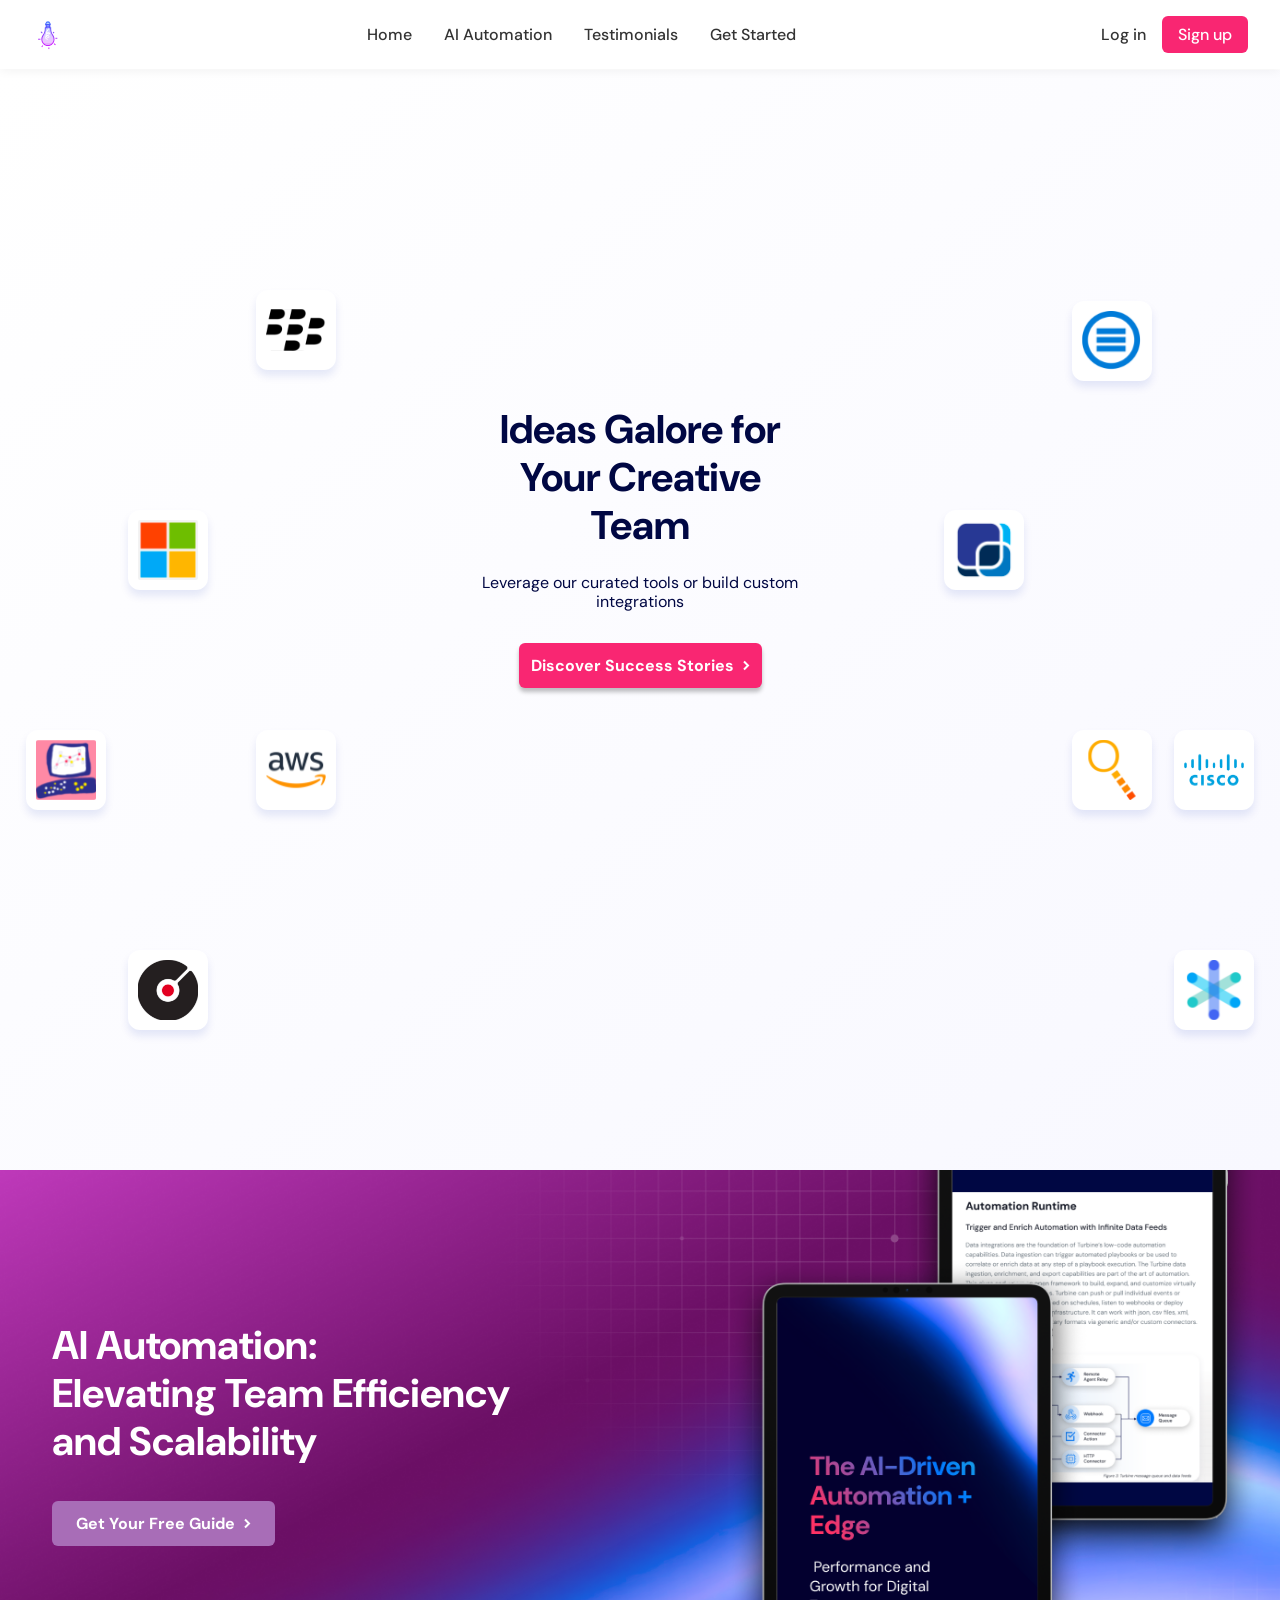
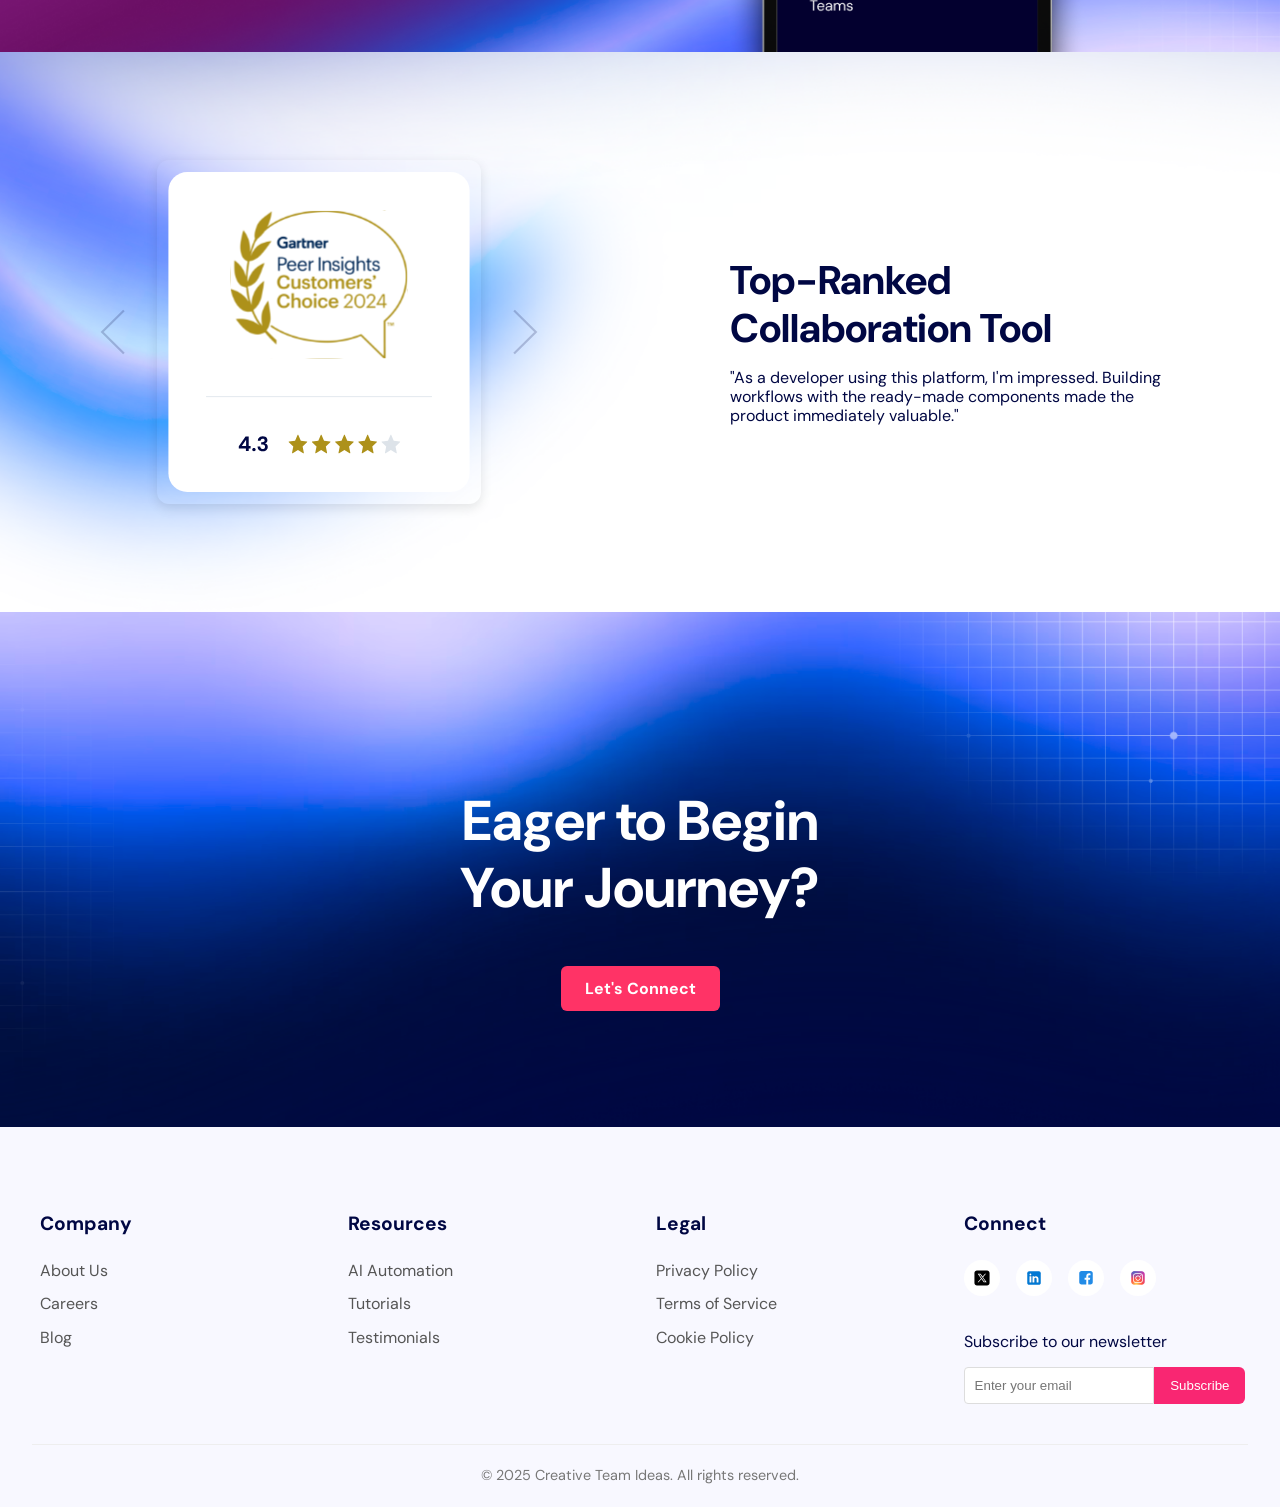
==== commit 2e0bf031: "feat: enhance UI with hover effects, update logo, and implement mobile menu functionality - Added ho" ====
--- a/web.html
+++ b/web.html
@@ -2,7 +2,10 @@
 <html lang="en">
   <head>
     <meta charset="UTF-8" />
-    <meta name="viewport" content="width=device-width, initial-scale=1.0, user-scalable=no" />
+    <meta
+      name="viewport"
+      content="width=device-width, initial-scale=1.0, user-scalable=no"
+    />
     <title>Creative Team Ideas</title>
     <link rel="stylesheet" href="styles.css" />
   </head>
@@ -11,7 +14,7 @@
     <nav class="navbar">
       <div class="logo">
         <a href="#">
-          <img src="img/logo.svg" alt="Creative Team Ideas" />
+          <img src="img/icons8-light-bulb.svg" alt="Creative Team Ideas" />
         </a>
       </div>
       <div class="nav-links">
@@ -117,7 +120,9 @@
             <a href="#"><img src="img/icons8-twitter.svg" alt="Twitter" /></a>
             <a href="#"><img src="img/icons8-linkedin.svg" alt="LinkedIn" /></a>
             <a href="#"><img src="img/icons8-facebook.svg" alt="Facebook" /></a>
-            <a href="#"><img src="img/icons8-instagram.svg" alt="Instagram" /></a>
+            <a href="#"
+              ><img src="img/icons8-instagram.svg" alt="Instagram"
+            /></a>
           </div>
           <p>Subscribe to our newsletter</p>
           <div class="newsletter">
@@ -131,68 +136,6 @@
       </div>
     </footer>
 
-    <!-- Smooth scroll behavior script -->
-    <script>
-      // Enhanced smooth scroll with mobile optimization
-      document.querySelectorAll('a[href^="#"]').forEach(anchor => {
-        anchor.addEventListener('click', function(e) {
-          e.preventDefault();
-          
-          const targetId = this.getAttribute('href');
-          const targetElement = document.querySelector(targetId);
-          
-          if (targetElement) {
-            const navbarHeight = document.querySelector('.navbar').offsetHeight;
-            const targetPosition = targetElement.getBoundingClientRect().top + window.pageYOffset - navbarHeight;
-            
-            window.scrollTo({
-              top: targetPosition,
-              behavior: 'smooth'
-            });
-          }
-        });
-      });
-
-      // Mobile menu toggle (if you want to add hamburger menu)
-      function addMobileMenu() {
-        const navbar = document.querySelector('.navbar');
-        const navLinks = document.querySelector('.nav-links');
-        
-        // Create hamburger button
-        const hamburger = document.createElement('button');
-        hamburger.className = 'hamburger';
-        hamburger.innerHTML = '☰';
-        hamburger.style.display = 'none';
-        hamburger.style.background = 'none';
-        hamburger.style.border = 'none';
-        hamburger.style.fontSize = '1.5rem';
-        hamburger.style.cursor = 'pointer';
-        
-        // Insert hamburger button
-        navbar.insertBefore(hamburger, navLinks);
-        
-        // Toggle functionality
-        hamburger.addEventListener('click', () => {
-          navLinks.classList.toggle('mobile-open');
-        });
-        
-        // Show/hide hamburger based on screen size
-        function toggleHamburger() {
-          if (window.innerWidth <= 768) {
-            hamburger.style.display = 'block';
-            navLinks.style.display = navLinks.classList.contains('mobile-open') ? 'flex' : 'none';
-          } else {
-            hamburger.style.display = 'none';
-            navLinks.style.display = 'flex';
-            navLinks.classList.remove('mobile-open');
-          }
-        }
-        
-        window.addEventListener('resize', toggleHamburger);
-        toggleHamburger(); // Initial call
-      }
-      
-      addMobileMenu();
-    </script>
+    <script src="web.js"></script>
   </body>
 </html>
--- a/styles.css
+++ b/styles.css
@@ -29,8 +29,8 @@
   justify-content: space-between;
   align-items: center;
   padding: 1rem 2rem;
-  background-color: rgba(255, 255, 255, 0.95);
-  box-shadow: 0 2px 10px rgba(0, 0, 0, 0.05);
+  background-color: rgba(255, 255, 255, 0.9490196078);
+  box-shadow: 0 2px 10px rgba(0, 0, 0, 0.0509803922);
   position: fixed;
   top: 0;
   left: 0;
@@ -50,9 +50,10 @@
 .navbar .nav-links {
   display: flex;
   gap: 2rem;
+  align-items: center;
 }
 .navbar .nav-links .nav-item {
-  color: #333;
+  color: #333333;
   text-decoration: none;
   font-weight: 500;
   padding: 0.5rem 0;
@@ -81,7 +82,7 @@
   gap: 1rem;
 }
 .navbar .auth-buttons .login-btn {
-  color: #333;
+  color: #333333;
   text-decoration: none;
   font-weight: 500;
   transition: color 0.3s ease;
@@ -386,6 +387,9 @@
   z-index: 10;
   position: relative;
 }
+.sucess-section .btn:hover {
+  background-color: #e60657;
+}
 @media (max-width: 768px) {
   .sucess-section .btn {
     padding: 10px 10px;
@@ -402,7 +406,6 @@
 .automation-section {
   background: url("/img/free_guide.png") center/cover no-repeat;
   display: flex;
-  flex-direction: column;
   align-items: center;
   color: #ffffff;
   padding: 1rem 2rem;
@@ -417,6 +420,18 @@
   max-width: 500px;
   margin-bottom: 3rem;
   color: #ffffff;
+}
+@media (max-width: 768px) {
+  .automation-section .text-container h1 {
+    max-width: 280px;
+    font-size: 2rem;
+  }
+}
+@media (max-width: 480px) {
+  .automation-section .text-container h1 {
+    max-width: 250px;
+    font-size: 1.5rem;
+  }
 }
 .automation-section .text-container .btn.light {
   background-color: #a86db7;
@@ -426,6 +441,9 @@
   text-decoration: none;
   font-weight: bold;
 }
+.automation-section .text-container .btn.light:hover {
+  background-color: #9150a1;
+}
 .automation-section .image-container {
   height: 400px;
   position: relative;
@@ -449,42 +467,231 @@
 
 @media (max-width: 768px) {
   .automation-section {
-    flex-direction: column;
     text-align: center;
+    padding: 3rem 1rem;
   }
   .automation-section .text-container {
     margin: 0 auto;
     padding: 1rem;
+    max-width: 90%;
+  }
+  .automation-section .text-container h1 {
+    font-size: 2rem;
+    line-height: 1.2;
+    margin-bottom: 1.5rem;
+  }
+  .automation-section .text-container .btn {
+    display: inline-flex;
+    align-items: center;
+    justify-content: center;
+    padding: 0.8rem 1.5rem;
+    margin-top: 1rem;
   }
   .automation-section .image-container {
     margin-top: 2rem;
   }
   .automation-section .image-container img {
     max-width: 100%;
+    height: auto;
   }
   .navbar {
     padding: 0.8rem 1rem;
+    flex-wrap: wrap;
+  }
+  .navbar .hamburger {
+    display: block;
+    order: 2;
+    background: none;
+    border: none;
+    font-size: 1.5rem;
+    cursor: pointer;
+    color: #333;
+    padding: 0.5rem;
+    border-radius: 4px;
+    transition: background-color 0.3s ease;
+  }
+  .navbar .hamburger:hover {
+    background-color: rgba(0, 0, 0, 0.1);
+  }
+  .navbar .logo {
+    order: 1;
+    flex: 1;
+  }
+  .navbar .logo img {
+    height: 25px;
   }
   .navbar .nav-links {
+    order: 4;
+    width: 100%;
+    flex-direction: column;
+    background-color: rgba(255, 255, 255, 0.98);
+    border-top: 1px solid rgba(0, 0, 0, 0.1);
+    padding: 1rem 0;
+    gap: 0;
     display: none;
-    flex-direction: column;
+    margin-top: 0.5rem;
+  }
+  .navbar .nav-links.mobile-open {
+    display: flex;
+  }
+  .navbar .nav-links .nav-item {
+    padding: 0.8rem 1rem;
+    width: 100%;
+    text-align: center;
+    border-bottom: 1px solid rgba(0, 0, 0, 0.05);
+    transition: background-color 0.3s ease;
+  }
+  .navbar .nav-links .nav-item:last-child {
+    border-bottom: none;
+  }
+  .navbar .nav-links .nav-item::after {
+    display: none;
+  }
+  .navbar .nav-links .nav-item:hover, .navbar .nav-links .nav-item.active {
+    background-color: rgba(0, 0, 0, 0.05);
+  }
+  .navbar .auth-buttons {
+    order: 3;
+    gap: 0.5rem;
   }
   .navbar .auth-buttons .login-btn {
     display: none;
+  }
+  .navbar .auth-buttons .signup-btn {
+    padding: 0.4rem 0.8rem;
+    font-size: 0.9rem;
+    border-radius: 4px;
+  }
+  .footer {
+    padding: 2rem 1rem 1rem;
+  }
+  .footer .footer-content {
+    flex-direction: column;
+    gap: 2rem;
   }
   .footer .footer-column {
     flex: 100%;
     text-align: center;
   }
+  .footer .footer-column h3 {
+    margin-bottom: 1rem;
+    font-size: 1.1rem;
+  }
+  .footer .footer-column a {
+    display: block;
+    padding: 0.3rem 0;
+    font-size: 0.9rem;
+  }
   .footer .footer-column .social-icons {
     justify-content: center;
+    gap: 1rem;
+    margin: 1rem 0;
+  }
+  .footer .footer-column .social-icons a img {
+    width: 24px;
+    height: 24px;
   }
   .footer .footer-column .newsletter {
+    flex-direction: column;
     max-width: 300px;
-    margin: 0 auto;
+    margin: 1rem auto 0;
+    gap: 0.8rem;
+  }
+  .footer .footer-column .newsletter input {
+    width: 100%;
+    padding: 0.7rem;
+    border: 1px solid #ddd;
+    border-radius: 6px;
+    font-size: 0.9rem;
+    box-sizing: border-box;
+  }
+  .footer .footer-column .newsletter input:focus {
+    border-color: #f92672;
+    outline: none;
+  }
+  .footer .footer-column .newsletter button {
+    width: 100%;
+    padding: 0.7rem;
+    background-color: #f92672;
+    color: white;
+    border: none;
+    border-radius: 6px;
+    font-size: 0.9rem;
+    cursor: pointer;
+    font-weight: 500;
+    transition: background-color 0.3s ease;
+  }
+  .footer .footer-column .newsletter button:hover {
+    background-color: #e60657;
+  }
+  .footer .footer-column p {
+    font-size: 0.9rem;
+    margin: 0.5rem 0;
+  }
+  .footer .footer-bottom {
+    margin-top: 2rem;
+    padding-top: 1rem;
+    border-top: 1px solid rgba(0, 0, 0, 0.1);
+    text-align: center;
+  }
+  .footer .footer-bottom p {
+    font-size: 0.8rem;
+    color: #666;
   }
   body {
-    padding-top: 60px;
+    padding-top: 70px;
+  }
+}
+@media (max-width: 480px) {
+  .automation-section {
+    padding: 2rem 0.5rem;
+  }
+  .automation-section .text-container {
+    padding: 0.5rem;
+  }
+  .automation-section .text-container h1 {
+    font-size: 1.6rem;
+  }
+  .automation-section .text-container .btn {
+    padding: 0.7rem 1.2rem;
+    font-size: 0.9rem;
+  }
+  .navbar {
+    padding: 0.6rem 0.8rem;
+  }
+  .navbar .hamburger {
+    font-size: 1.3rem;
+    padding: 0.3rem;
+  }
+  .navbar .auth-buttons .signup-btn {
+    padding: 0.3rem 0.6rem;
+    font-size: 0.8rem;
+  }
+  .navbar .nav-links .nav-item {
+    padding: 0.7rem 0.8rem;
+    font-size: 0.9rem;
+  }
+  .footer {
+    padding: 1.5rem 0.5rem 1rem;
+  }
+  .footer .footer-column .newsletter {
+    max-width: 280px;
+    gap: 0.6rem;
+  }
+  .footer .footer-column .newsletter input {
+    padding: 0.6rem;
+    font-size: 0.85rem;
+  }
+  .footer .footer-column .newsletter button {
+    padding: 0.6rem;
+    font-size: 0.85rem;
+  }
+  .footer .footer-column .social-icons a img {
+    width: 20px;
+    height: 20px;
+  }
+  body {
+    padding-top: 65px;
   }
 }
 .achievement-section {
@@ -497,10 +704,49 @@
   padding: 5rem 2rem;
   height: 400px;
 }
+@media (max-width: 768px) {
+  .achievement-section {
+    font-size: 2rem;
+    display: flex;
+    flex-direction: column;
+    justify-content: center;
+    align-items: center;
+    gap: 2rem;
+    height: auto;
+    padding: 3rem 1rem;
+  }
+}
+@media (max-width: 480px) {
+  .achievement-section {
+    font-size: 1.5rem;
+    display: flex;
+    flex-direction: column;
+    align-items: center;
+    gap: 1.5rem;
+    padding: 2rem 1rem;
+  }
+}
 .achievement-section .image-container {
   gap: 2rem;
   display: flex;
   align-items: center;
+  justify-content: center;
+}
+@media (max-width: 768px) {
+  .achievement-section .image-container {
+    max-width: 280px;
+    font-size: 2rem;
+    gap: 2rem;
+    justify-content: center;
+  }
+}
+@media (max-width: 480px) {
+  .achievement-section .image-container {
+    max-width: 250px;
+    font-size: 1.5rem;
+    gap: 1.5rem;
+    justify-content: center;
+  }
 }
 .achievement-section .image-container #rating_img {
   max-width: 600px;
@@ -508,7 +754,19 @@
   height: 340px;
   padding: 0.1rem;
   border-radius: 12px;
-  box-shadow: 0 4px 12px rgba(0, 0, 0, 0.1);
+  box-shadow: 0 4px 12px rgba(0, 0, 0, 0.1019607843);
+}
+@media (max-width: 768px) {
+  .achievement-section .image-container #rating_img {
+    width: 280px;
+    height: 300px;
+  }
+}
+@media (max-width: 480px) {
+  .achievement-section .image-container #rating_img {
+    width: 250px;
+    height: 270px;
+  }
 }
 .achievement-section .image-container #left_arrow,
 .achievement-section .image-container #right_arrow {
@@ -520,19 +778,67 @@
   transform: scale(1.1);
   transition: transform 0.2s ease;
 }
+@media (max-width: 768px) {
+  .achievement-section .image-container #left_arrow,
+  .achievement-section .image-container #right_arrow {
+    width: 20px;
+  }
+}
+@media (max-width: 480px) {
+  .achievement-section .image-container #left_arrow,
+  .achievement-section .image-container #right_arrow {
+    width: 18px;
+  }
+}
 .achievement-section .text-container {
   text-align: left;
   display: flex;
   flex-direction: column;
   justify-content: center;
+}
+@media (max-width: 768px) {
+  .achievement-section .text-container {
+    text-align: center;
+    align-items: center;
+  }
+}
+@media (max-width: 480px) {
+  .achievement-section .text-container {
+    text-align: center;
+    align-items: center;
+  }
 }
 .achievement-section .text-container h1 {
   max-width: 350px;
   color: #000743;
   margin-bottom: 0;
 }
+@media (max-width: 768px) {
+  .achievement-section .text-container h1 {
+    font-size: 2rem;
+    text-align: center;
+  }
+}
+@media (max-width: 480px) {
+  .achievement-section .text-container h1 {
+    font-size: 1.5rem;
+    text-align: center;
+  }
+}
 .achievement-section .text-container p {
   max-width: 450px;
+}
+@media (max-width: 768px) {
+  .achievement-section .text-container p {
+    font-size: 0.95rem;
+    text-align: center;
+  }
+}
+@media (max-width: 480px) {
+  .achievement-section .text-container p {
+    font-size: 0.9rem;
+    text-align: center;
+  }
 }
 
 .journey-section {
@@ -562,6 +868,9 @@
   border-radius: 6px;
   text-decoration: none;
   font-weight: bold;
+}
+.journey-section .text-container .btn.light:hover {
+  background-color: #e60657;
 }
 
 @media (min-width: 768px) {
